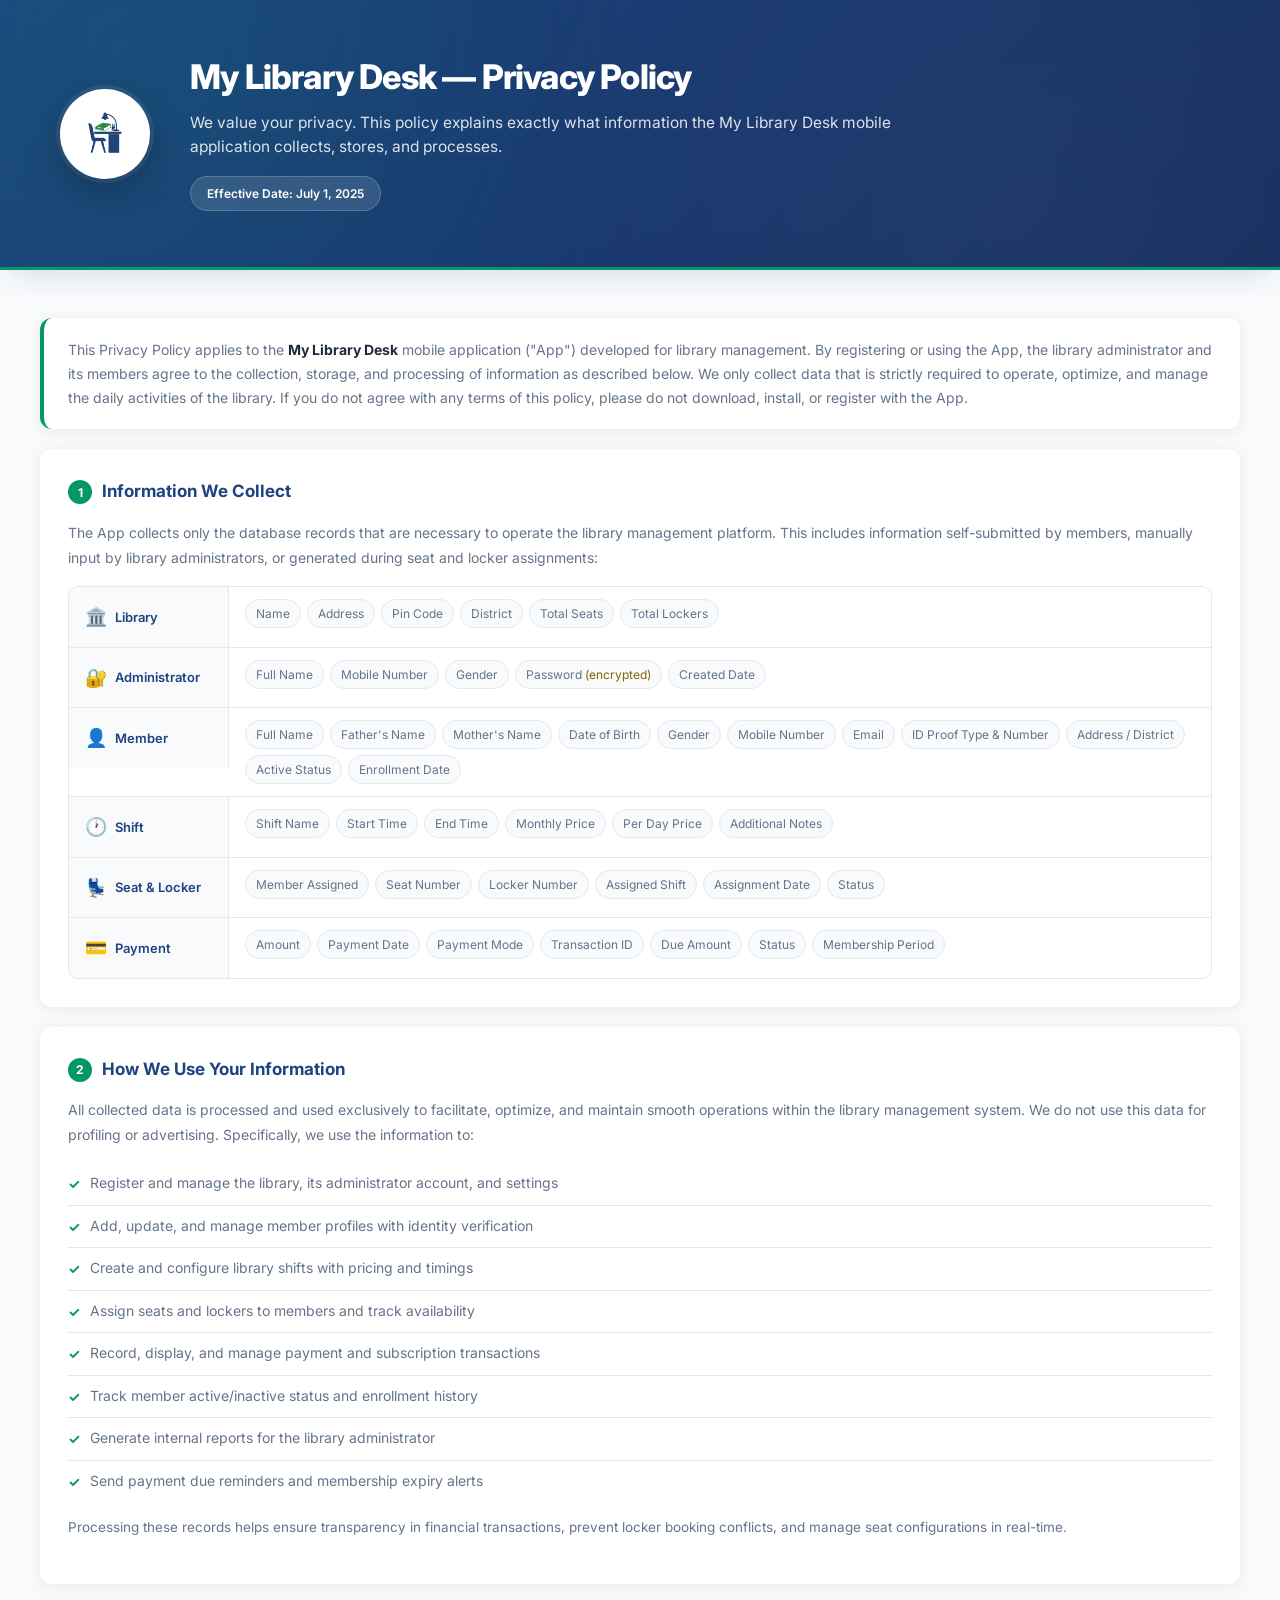
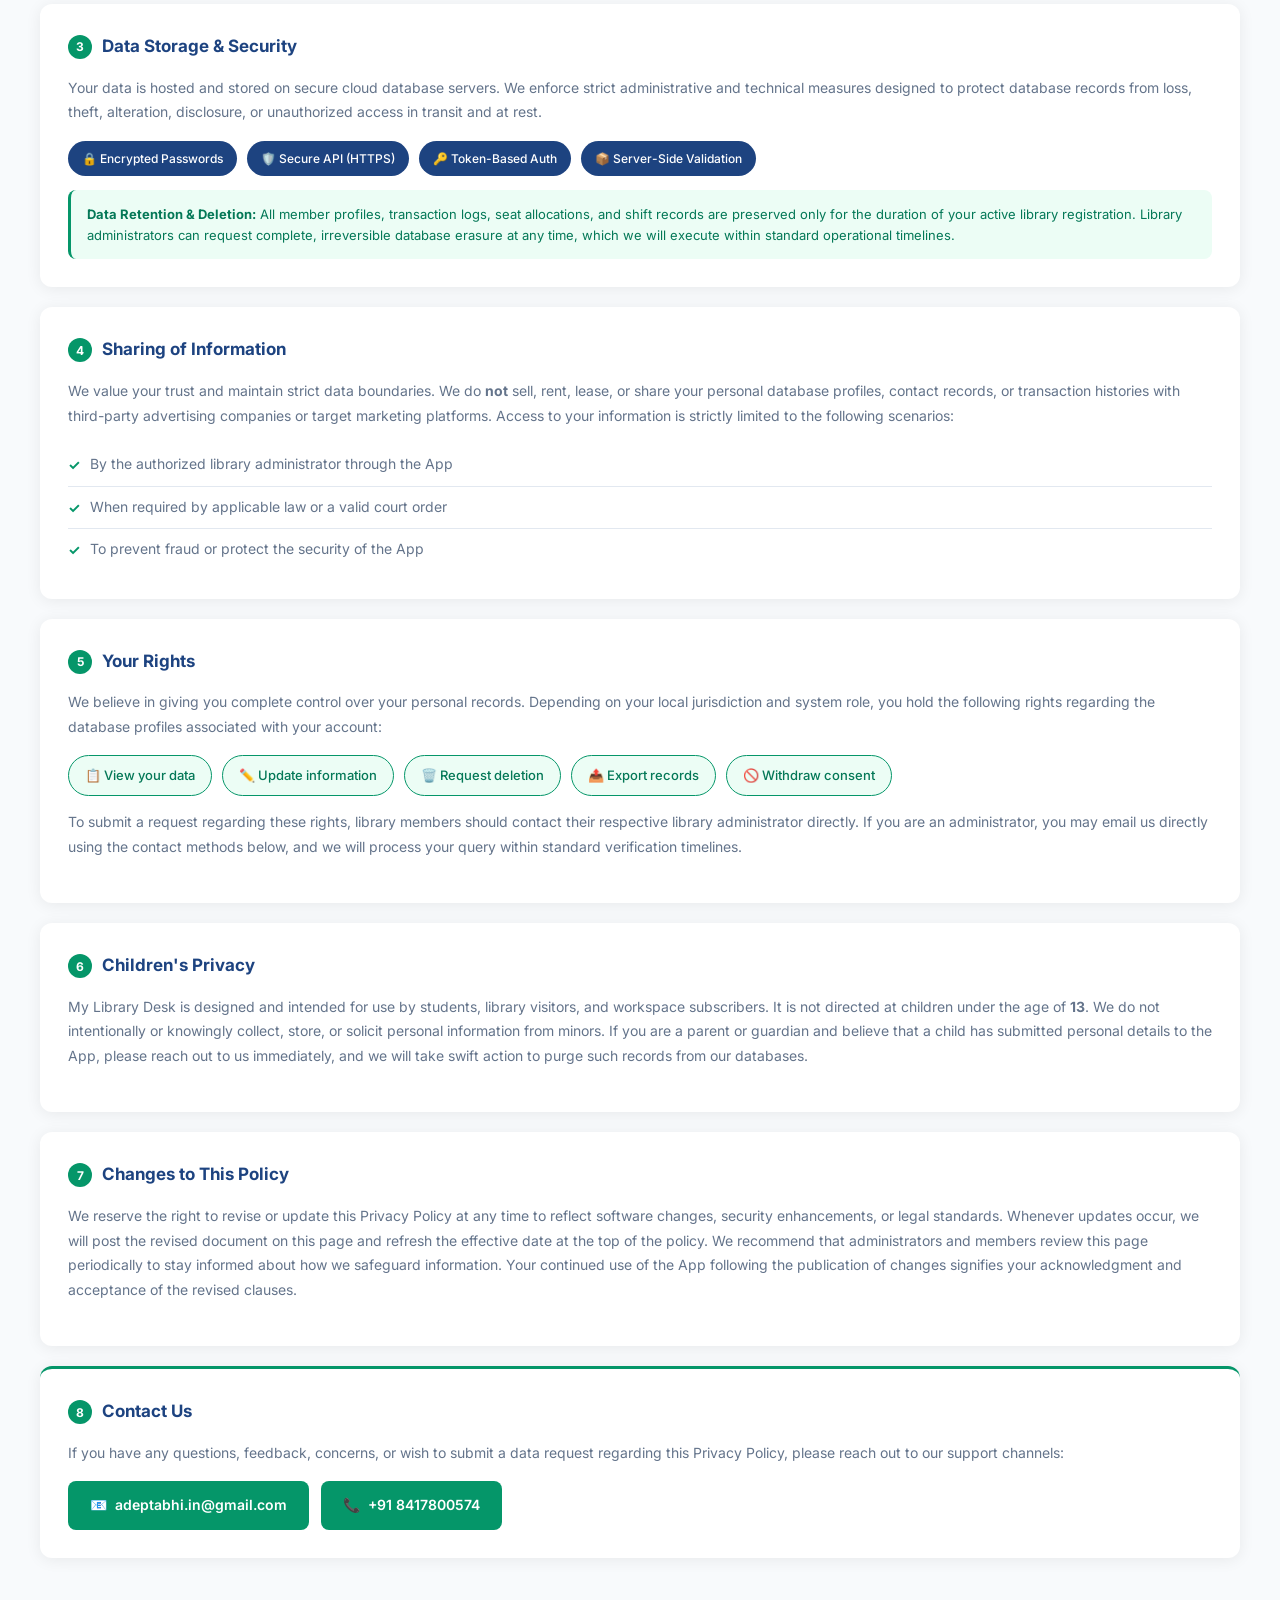
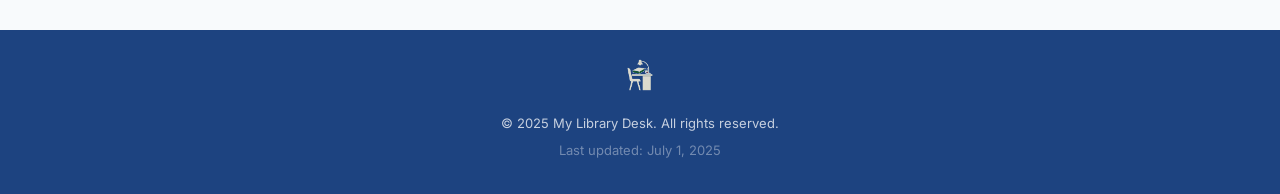
==== about-app/index.html @ f1c6150b "about_app" ====
<!DOCTYPE html>
<html lang="en">

<head>
    <meta charset="UTF-8">
    <title>Privacy Policy | My Library Desk</title>
    <meta name="viewport" content="width=device-width, initial-scale=1.0">
    <meta name="description" content="Privacy Policy for My Library Desk app — what data we collect and how we use it.">
    <link href="https://fonts.googleapis.com/css2?family=Inter:wght@400;500;600;700&display=swap" rel="stylesheet">
    <link rel="shortcut icon" type="image/png" href="../assets/images/logo_blue.png">
    <link rel="stylesheet" href="../css/style.css">
</head>

<body>

    <!-- HEADER HERO BANNER -->
    <header class="hero-banner">
        <div class="container hero-content">
            <img src="../assets/images/logo_blue.png" alt="My Library Desk Logo" class="hero-logo">
            <div class="hero-text">
                <h1>My Library Desk — Privacy Policy</h1>
                <p class="hero-sub">We value your privacy. This policy explains exactly what information the My Library
                    Desk
                    mobile application collects, stores, and processes.</p>
                <span class="effective-date">Effective Date: July 1, 2025</span>
            </div>
        </div>
    </header>

    <!-- CONTENT -->
    <main class="main-content">
        <div class="container policy-wrap">

            <!-- INTRO -->
            <div class="intro-card">
                <p>This Privacy Policy applies to the <strong>My Library Desk</strong> mobile application ("App")
                    developed for library management. By registering or using the App, the library administrator and its
                    members agree to the collection, storage, and processing of information as described below. We only
                    collect data that
                    is strictly required to operate, optimize, and manage the daily activities of the library. If you do
                    not agree with any terms of this policy, please do not download, install, or register with the App.
                </p>
            </div>

            <!-- SECTION 1: DATA WE COLLECT -->
            <section class="policy-section" id="collect">
                <h2><span class="sec-num">1</span> Information We Collect</h2>
                <p>The App collects only the database records that are necessary to operate the library management
                    platform. This includes information self-submitted by members, manually input by library
                    administrators, or generated during seat and locker assignments:</p>

                <div class="collect-list">

                    <div class="collect-row">
                        <div class="collect-left">
                            <span class="collect-icon">🏛️</span>
                            <span class="collect-label">Library</span>
                        </div>
                        <div class="collect-chips">
                            <span class="chip">Name</span>
                            <span class="chip">Address</span>
                            <span class="chip">Pin Code</span>
                            <span class="chip">District</span>
                            <span class="chip">Total Seats</span>
                            <span class="chip">Total Lockers</span>
                        </div>
                    </div>

                    <div class="collect-row">
                        <div class="collect-left">
                            <span class="collect-icon">🔐</span>
                            <span class="collect-label">Administrator</span>
                        </div>
                        <div class="collect-chips">
                            <span class="chip">Full Name</span>
                            <span class="chip">Mobile Number</span>
                            <span class="chip">Gender</span>
                            <span class="chip">Password <em>(encrypted)</em></span>
                            <span class="chip">Created Date</span>
                        </div>
                    </div>

                    <div class="collect-row">
                        <div class="collect-left">
                            <span class="collect-icon">👤</span>
                            <span class="collect-label">Member</span>
                        </div>
                        <div class="collect-chips">
                            <span class="chip">Full Name</span>
                            <span class="chip">Father's Name</span>
                            <span class="chip">Mother's Name</span>
                            <span class="chip">Date of Birth</span>
                            <span class="chip">Gender</span>
                            <span class="chip">Mobile Number</span>
                            <span class="chip">Email</span>
                            <span class="chip">ID Proof Type &amp; Number</span>
                            <span class="chip">Address / District</span>
                            <span class="chip">Active Status</span>
                            <span class="chip">Enrollment Date</span>
                        </div>
                    </div>

                    <div class="collect-row">
                        <div class="collect-left">
                            <span class="collect-icon">🕐</span>
                            <span class="collect-label">Shift</span>
                        </div>
                        <div class="collect-chips">
                            <span class="chip">Shift Name</span>
                            <span class="chip">Start Time</span>
                            <span class="chip">End Time</span>
                            <span class="chip">Monthly Price</span>
                            <span class="chip">Per Day Price</span>
                            <span class="chip">Additional Notes</span>
                        </div>
                    </div>

                    <div class="collect-row">
                        <div class="collect-left">
                            <span class="collect-icon">💺</span>
                            <span class="collect-label">Seat &amp; Locker</span>
                        </div>
                        <div class="collect-chips">
                            <span class="chip">Member Assigned</span>
                            <span class="chip">Seat Number</span>
                            <span class="chip">Locker Number</span>
                            <span class="chip">Assigned Shift</span>
                            <span class="chip">Assignment Date</span>
                            <span class="chip">Status</span>
                        </div>
                    </div>

                    <div class="collect-row">
                        <div class="collect-left">
                            <span class="collect-icon">💳</span>
                            <span class="collect-label">Payment</span>
                        </div>
                        <div class="collect-chips">
                            <span class="chip">Amount</span>
                            <span class="chip">Payment Date</span>
                            <span class="chip">Payment Mode</span>
                            <span class="chip">Transaction ID</span>
                            <span class="chip">Due Amount</span>
                            <span class="chip">Status</span>
                            <span class="chip">Membership Period</span>
                        </div>
                    </div>

                </div>
            </section>


            <!-- SECTION 2: HOW WE USE -->

            <section class="policy-section" id="use">
                <h2><span class="sec-num">2</span> How We Use Your Information</h2>
                <p>All collected data is processed and used exclusively to facilitate, optimize, and maintain smooth
                    operations within the library management system. We do not use this data for profiling or
                    advertising. Specifically, we use the information to:</p>
                <ul class="use-list">
                    <li>Register and manage the library, its administrator account, and settings</li>
                    <li>Add, update, and manage member profiles with identity verification</li>
                    <li>Create and configure library shifts with pricing and timings</li>
                    <li>Assign seats and lockers to members and track availability</li>
                    <li>Record, display, and manage payment and subscription transactions</li>
                    <li>Track member active/inactive status and enrollment history</li>
                    <li>Generate internal reports for the library administrator</li>
                    <li>Send payment due reminders and membership expiry alerts</li>
                </ul>
                <p style="margin-top: 14px; font-size: 13.5px; color: var(--text-muted);">Processing these records helps
                    ensure transparency in financial transactions, prevent locker booking conflicts, and manage seat
                    configurations in real-time.</p>
            </section>

            <!-- SECTION 3: DATA STORAGE -->
            <section class="policy-section" id="storage">
                <h2><span class="sec-num">3</span> Data Storage &amp; Security</h2>
                <p>Your data is hosted and stored on secure cloud database servers. We enforce strict administrative and
                    technical measures designed to protect database records from loss, theft, alteration, disclosure, or
                    unauthorized access in transit and at rest.</p>
                <div class="security-row">
                    <div class="sec-badge">🔒 Encrypted Passwords</div>
                    <div class="sec-badge">🛡️ Secure API (HTTPS)</div>
                    <div class="sec-badge">🔑 Token-Based Auth</div>
                    <div class="sec-badge">📦 Server-Side Validation</div>
                </div>
                <div class="info-box">
                    <strong>Data Retention &amp; Deletion:</strong> All member profiles, transaction logs, seat
                    allocations, and shift records are preserved only for the duration of your active library
                    registration. Library administrators can request complete, irreversible database erasure at any
                    time, which we will execute within standard operational timelines.
                </div>
            </section>

            <!-- SECTION 4: SHARING -->
            <section class="policy-section" id="sharing">
                <h2><span class="sec-num">4</span> Sharing of Information</h2>
                <p>We value your trust and maintain strict data boundaries. We do <strong>not</strong> sell, rent,
                    lease, or share your personal database profiles, contact records, or transaction histories with
                    third-party advertising companies or target marketing platforms. Access to your information is
                    strictly limited to the following scenarios:</p>
                <ul class="use-list">
                    <li>By the authorized library administrator through the App</li>
                    <li>When required by applicable law or a valid court order</li>
                    <li>To prevent fraud or protect the security of the App</li>
                </ul>
            </section>

            <!-- SECTION 5: YOUR RIGHTS -->
            <section class="policy-section" id="rights">
                <h2><span class="sec-num">5</span> Your Rights</h2>
                <p>We believe in giving you complete control over your personal records. Depending on your local
                    jurisdiction and system role, you hold the following rights regarding the database profiles
                    associated with your account:</p>
                <div class="rights-row">
                    <div class="right-pill">📋 View your data</div>
                    <div class="right-pill">✏️ Update information</div>
                    <div class="right-pill">🗑️ Request deletion</div>
                    <div class="right-pill">📤 Export records</div>
                    <div class="right-pill">🚫 Withdraw consent</div>
                </div>
                <p class="rights-note">To submit a request regarding these rights, library members should contact their
                    respective library administrator directly. If you are an administrator, you may email us directly
                    using the contact methods below, and we will process your query within standard verification
                    timelines.</p>
            </section>

            <!-- SECTION 6: CHILDREN -->
            <section class="policy-section" id="children">
                <h2><span class="sec-num">6</span> Children's Privacy</h2>
                <p>My Library Desk is designed and intended for use by students, library visitors, and workspace
                    subscribers. It is not directed at children under the age of <strong>13</strong>. We do not
                    intentionally or knowingly collect, store, or solicit personal information from minors. If you are a
                    parent or guardian and believe that a child has submitted personal details to the App, please reach
                    out to us immediately, and we will take swift action to purge such records from our databases.</p>
            </section>

            <!-- SECTION 7: CHANGES -->
            <section class="policy-section" id="changes">
                <h2><span class="sec-num">7</span> Changes to This Policy</h2>
                <p>We reserve the right to revise or update this Privacy Policy at any time to reflect software changes,
                    security enhancements, or legal standards. Whenever updates occur, we will post the revised document
                    on this page and refresh the effective date at the top of the policy. We recommend that
                    administrators and members review this page periodically to stay informed about how we safeguard
                    information. Your continued use of the App following the publication of changes signifies your
                    acknowledgment and acceptance of the revised clauses.</p>
            </section>

            <!-- SECTION 8: CONTACT -->
            <section class="policy-section contact-section" id="contact">
                <h2><span class="sec-num">8</span> Contact Us</h2>
                <p>If you have any questions, feedback, concerns, or wish to submit a data request regarding this
                    Privacy Policy, please reach out to our support channels:</p>
                <div class="contact-row">
                    <a href="mailto:adeptabhi.in@gmail.com" class="contact-btn" id="btn-email">
                        <span>📧</span> adeptabhi.in@gmail.com
                    </a>
                    <a href="tel:8417800574" class="contact-btn" id="btn-phone">
                        <span>📞</span> +91 8417800574
                    </a>
                </div>
            </section>

        </div>
    </main>

    <!-- FOOTER -->
    <footer class="site-footer">
        <div class="container">
            <img src="../assets/images/logo_white.png" alt="My Library Desk" class="footer-logo">
            <p>&copy; 2025 My Library Desk. All rights reserved.</p>
            <p class="footer-note">Last updated: July 1, 2025</p>
        </div>
    </footer>

</body>

</html>
---- css/style.css ----
:root {
    --blue: #1D4380;
    --blue-dark: #162f5e;
    --teal: #059669;
    --teal-light: #ecfdf5;
    --teal-dark: #047857;
    --red: #E83336;
    --bg: #f8fafc;
    --white: #ffffff;
    --text: #1e293b;
    --text-muted: #64748b;
    --border: #e2e8f0;
    --radius: 12px;
    --shadow: 0 2px 16px rgba(0, 0, 0, 0.07);
}

* {
    margin: 0;
    padding: 0;
    box-sizing: border-box;
    font-family: 'Inter', sans-serif;
}

html {
    scroll-behavior: smooth;
}

body {
    background: var(--bg);
    color: var(--text);
    line-height: 1.75;
    font-size: 15px;
}

.container {
    max-width: 1280px;
    margin: auto;
    padding: 0 40px;
}

/* ── HEADER ── */
.site-header {
    background: var(--blue);
    padding: 14px 0;
}

.header-inner {
    display: flex;
    align-items: center;
}

.logo {
    display: flex;
    align-items: center;
    gap: 10px;
}

.logo-img {
    height: 34px;
    object-fit: contain;
}

.logo-text {
    color: #fff;
    font-weight: 700;
    font-size: 17px;
}

/* ── HERO ── */
.hero-banner {
    background: radial-gradient(circle at 10% 20%, rgba(5, 150, 105, 0.15) 0%, transparent 45%),
                linear-gradient(135deg, var(--blue) 0%, var(--blue-dark) 100%);
    padding: 56px 20px;
    text-align: left;
    color: #fff;
    border-bottom: 3.5px solid var(--teal);
    box-shadow: 0 10px 30px -10px rgba(29, 67, 128, 0.2);
    position: relative;
    overflow: hidden;
}

.hero-banner::before {
    content: '';
    position: absolute;
    top: 0;
    left: 0;
    width: 100%;
    height: 100%;
    background-image: radial-gradient(circle at 80% 80%, rgba(255, 255, 255, 0.03) 0%, transparent 50%);
    pointer-events: none;
}

.hero-content {
    display: flex;
    flex-direction: row;
    align-items: center;
    justify-content: flex-start;
    gap: 40px;
}

.hero-logo {
    width: 90px;
    height: 90px;
    object-fit: contain;
    background: #fff;
    border-radius: 50%;
    padding: 11px;
    box-shadow: 0 12px 36px rgba(0, 0, 0, 0.25), 0 0 0 4px rgba(255, 255, 255, 0.08);
    flex-shrink: 0;
    transition: transform 0.3s cubic-bezier(0.4, 0, 0.2, 1);
}

.hero-logo:hover {
    transform: rotate(8deg) scale(1.05);
}

.hero-text {
    display: flex;
    flex-direction: column;
    align-items: flex-start;
    gap: 8px;
}

.hero-banner h1 {
    font-size: 34px;
    font-weight: 800;
    letter-spacing: -0.8px;
    line-height: 1.25;
}

.hero-sub {
    font-size: 15.5px;
    opacity: 0.85;
    max-width: 720px;
    line-height: 1.6;
    margin: 4px 0 8px 0;
}

.effective-date {
    background: rgba(255, 255, 255, 0.12);
    border: 1px solid rgba(255, 255, 255, 0.2);
    color: #fff;
    font-size: 12px;
    font-weight: 600;
    padding: 6px 16px;
    border-radius: 50px;
    backdrop-filter: blur(4px);
    -webkit-backdrop-filter: blur(4px);
}

/* ── MAIN ── */
.main-content {
    padding: 48px 0 72px;
}

.policy-wrap {
    display: flex;
    flex-direction: column;
    gap: 20px;
}

/* ── INTRO CARD ── */
.intro-card {
    background: var(--white);
    border-left: 4px solid var(--teal);
    border-radius: var(--radius);
    padding: 20px 24px;
    box-shadow: var(--shadow);
    color: var(--text-muted);
    font-size: 14px;
    line-height: 1.7;
}

.intro-card strong {
    color: var(--text);
}

/* ── POLICY SECTIONS ── */
.policy-section {
    background: var(--white);
    border-radius: var(--radius);
    padding: 28px 28px;
    box-shadow: var(--shadow);
}

.policy-section h2 {
    font-size: 17px;
    font-weight: 700;
    color: var(--blue);
    margin-bottom: 14px;
    display: flex;
    align-items: center;
    gap: 10px;
}

.sec-num {
    background: var(--teal);
    color: #fff;
    font-size: 12px;
    font-weight: 700;
    width: 24px;
    height: 24px;
    border-radius: 50%;
    display: flex;
    align-items: center;
    justify-content: center;
    flex-shrink: 0;
}

.policy-section>p {
    color: var(--text-muted);
    font-size: 14px;
    margin-bottom: 16px;
}

/* ── COLLECT LIST ── */
.collect-list {
    display: flex;
    flex-direction: column;
    gap: 0;
    margin-top: 8px;
    border: 1px solid var(--border);
    border-radius: 10px;
    overflow: hidden;
}

.collect-row {
    display: flex;
    align-items: flex-start;
    gap: 0;
    border-bottom: 1px solid var(--border);
    transition: background 0.15s;
}

.collect-row:last-child {
    border-bottom: none;
}

.collect-row:hover {
    background: var(--teal-light);
}

.collect-left {
    display: flex;
    align-items: center;
    gap: 8px;
    min-width: 160px;
    padding: 14px 16px;
    border-right: 1px solid var(--border);
    background: var(--bg);
}

.collect-icon {
    font-size: 18px;
    flex-shrink: 0;
}

.collect-label {
    font-size: 13px;
    font-weight: 600;
    color: var(--blue);
    white-space: nowrap;
}

.collect-chips {
    display: flex;
    flex-wrap: wrap;
    gap: 6px;
    padding: 12px 16px;
    align-items: center;
}

.chip {
    background: var(--bg);
    border: 1px solid var(--border);
    color: var(--text-muted);
    font-size: 12px;
    padding: 3px 10px;
    border-radius: 50px;
    white-space: nowrap;
}

.chip em {
    color: #856404;
    font-style: normal;
}


.data-card {
    background: var(--bg);
    border: 1px solid var(--border);
    border-radius: 10px;
    padding: 18px;
    transition: border-color 0.2s, box-shadow 0.2s;
}

.data-card:hover {
    border-color: var(--teal);
    box-shadow: 0 4px 12px rgba(5, 150, 105, 0.1);
}

.data-icon {
    font-size: 24px;
    margin-bottom: 8px;
}

.data-card h3 {
    font-size: 14px;
    font-weight: 600;
    color: var(--blue);
    margin-bottom: 10px;
}

.data-card ul {
    list-style: none;
    padding: 0;
}

.data-card ul li {
    font-size: 13px;
    color: var(--text-muted);
    padding: 3px 0;
    border-bottom: 1px solid var(--border);
    display: flex;
    align-items: center;
    gap: 6px;
}

.data-card ul li:last-child {
    border-bottom: none;
}

.data-card ul li::before {
    content: '•';
    color: var(--teal);
    font-size: 16px;
    line-height: 1;
}

/* ── FIELD TABLE ── */
.field-table {
    width: 100%;
    border-collapse: collapse;
    margin-top: 4px;
}

.field-table tr {
    border-bottom: 1px solid var(--border);
}

.field-table tr:last-child {
    border-bottom: none;
}

.field-name {
    font-size: 13px;
    color: var(--text-muted);
    padding: 6px 0;
    display: flex;
    align-items: center;
    gap: 6px;
}

.field-name::before {
    content: '›';
    color: var(--teal);
    font-weight: 700;
    font-size: 15px;
}

.badge-encrypted {
    background: #fff3cd;
    color: #856404;
    font-size: 10px;
    font-weight: 600;
    padding: 2px 7px;
    border-radius: 50px;
    border: 1px solid #ffc107;
    vertical-align: middle;
}

/* ── SECURITY BADGES ── */
.security-row {
    display: flex;
    flex-wrap: wrap;
    gap: 10px;
    margin: 14px 0;
}

.sec-badge {
    background: var(--blue);
    color: #fff;
    font-size: 12px;
    font-weight: 500;
    padding: 7px 14px;
    border-radius: 50px;
}

/* ── USE LIST ── */
.use-list {
    list-style: none;
    padding: 0;
}

.use-list li {
    font-size: 14px;
    color: var(--text-muted);
    padding: 8px 0;
    border-bottom: 1px solid var(--border);
    display: flex;
    align-items: flex-start;
    gap: 10px;
}

.use-list li:last-child {
    border-bottom: none;
}

.use-list li::before {
    content: '✓';
    color: var(--teal);
    font-weight: 700;
    font-size: 14px;
    flex-shrink: 0;
    margin-top: 1px;
}

/* ── INFO BOX ── */
.info-box {
    background: var(--teal-light);
    border-left: 3px solid var(--teal);
    border-radius: 8px;
    padding: 14px 16px;
    font-size: 13px;
    color: var(--teal-dark);
    margin-top: 14px;
    line-height: 1.6;
}

/* ── RIGHTS ROW ── */
.rights-row {
    display: flex;
    flex-wrap: wrap;
    gap: 10px;
    margin-top: 14px;
}

.right-pill {
    background: var(--teal-light);
    border: 1px solid var(--teal);
    color: var(--teal-dark);
    font-size: 13px;
    font-weight: 500;
    padding: 8px 16px;
    border-radius: 50px;
}

/* ── CONTACT ── */
.rights-note {
    margin-top: 14px;
    font-size: 13px;
    color: var(--text-muted);
}

.contact-section {
    border-top: 3px solid var(--teal);
}

.contact-row {
    display: flex;
    gap: 12px;
    flex-wrap: wrap;
    margin-top: 16px;
}

.contact-btn {
    display: inline-flex;
    align-items: center;
    gap: 8px;
    background: var(--teal);
    color: #fff;
    text-decoration: none;
    padding: 12px 22px;
    border-radius: 8px;
    font-size: 14px;
    font-weight: 600;
    transition: background 0.2s, transform 0.2s;
}

.contact-btn:hover {
    background: var(--teal-dark);
    transform: translateY(-2px);
}

/* ── FOOTER ── */
.site-footer {
    background: var(--blue);
    color: rgba(255, 255, 255, 0.75);
    text-align: center;
    padding: 28px 20px;
}

.footer-logo {
    height: 36px;
    object-fit: contain;
    margin-bottom: 10px;
    opacity: 0.9;
}

.site-footer p {
    font-size: 13px;
    margin-bottom: 4px;
}

.footer-note {
    font-size: 12px;
    opacity: 0.5;
}

/* ── RESPONSIVE ── */

/* Tablet */
@media (max-width: 1024px) {
    .container {
        padding: 0 24px;
    }

    .data-grid {
        grid-template-columns: repeat(2, 1fr);
    }
}

/* Mobile */
@media (max-width: 600px) {

    /* Base */
    body {
        font-size: 14px;
    }

    .container {
        padding: 0 14px;
    }

    /* Header */
    .logo-text {
        font-size: 15px;
    }

    .logo-img {
        height: 28px;
    }

    /* Hero */
    .hero-banner {
        padding: 36px 14px 32px;
        text-align: center;
    }

    .hero-content {
        flex-direction: column;
        gap: 16px;
        text-align: center;
    }

    .hero-text {
        align-items: center;
        text-align: center;
    }

    .hero-logo {
        width: 64px;
        height: 64px;
        border-radius: 50%;
        padding: 8px;
    }

    .hero-banner h1 {
        font-size: 22px;
        letter-spacing: 0;
    }

    .hero-sub {
        font-size: 13px;
    }

    .effective-date {
        font-size: 11px;
        padding: 4px 12px;
    }

    /* Main */
    .main-content {
        padding: 24px 0 48px;
    }

    .policy-wrap {
        gap: 14px;
    }

    /* Intro */
    .intro-card {
        padding: 16px 16px;
        font-size: 13px;
    }

    /* Sections */
    .policy-section {
        padding: 20px 16px;
        border-radius: 10px;
    }

    .policy-section h2 {
        font-size: 15px;
        margin-bottom: 12px;
    }

    .policy-section>p {
        font-size: 13px;
        margin-bottom: 12px;
    }

    .sec-num {
        width: 22px;
        height: 22px;
        font-size: 11px;
        flex-shrink: 0;
    }

    /* Data grid — single column */
    .data-grid {
        grid-template-columns: 1fr;
        gap: 12px;
    }

    /* Collect list — stack vertically */
    .collect-row {
        flex-direction: column;
    }

    .collect-left {
        min-width: unset;
        width: 100%;
        border-right: none;
        border-bottom: 1px solid var(--border);
        padding: 10px 14px;
    }

    .collect-chips {
        padding: 10px 14px;
        gap: 5px;
    }

    .chip {
        font-size: 11px;
        padding: 3px 9px;
    }

    .data-card {
        padding: 14px;
    }

    .data-icon {
        font-size: 20px;
        margin-bottom: 6px;
    }

    .data-card h3 {
        font-size: 13px;
        margin-bottom: 8px;
    }

    .field-name {
        font-size: 12px;
        padding: 5px 0;
    }

    /* Use list */
    .use-list li {
        font-size: 13px;
        padding: 7px 0;
        gap: 8px;
    }

    /* Info box */
    .info-box {
        font-size: 12px;
        padding: 12px 14px;
    }

    /* Security badges */
    .security-row {
        gap: 8px;
    }

    .sec-badge {
        font-size: 11px;
        padding: 6px 12px;
    }

    /* Rights */
    .rights-row {
        gap: 8px;
    }

    .right-pill {
        font-size: 12px;
        padding: 6px 13px;
    }

    .rights-note {
        font-size: 12px;
    }

    /* Contact */
    .contact-row {
        flex-direction: column;
        gap: 10px;
    }

    .contact-btn {
        width: 100%;
        justify-content: center;
        padding: 13px 16px;
        font-size: 14px;
    }

    /* Footer */
    .site-footer {
        padding: 22px 14px;
    }

    .footer-logo {
        height: 28px;
    }

    .site-footer p {
        font-size: 12px;
    }

    .footer-note {
        font-size: 11px;
    }
}

/* Small phones */
@media (max-width: 400px) {
    .hero-banner h1 {
        font-size: 19px;
    }

    .policy-section {
        padding: 16px 12px;
    }

    .data-card {
        padding: 12px;
    }

    .contact-btn {
        font-size: 13px;
    }
}
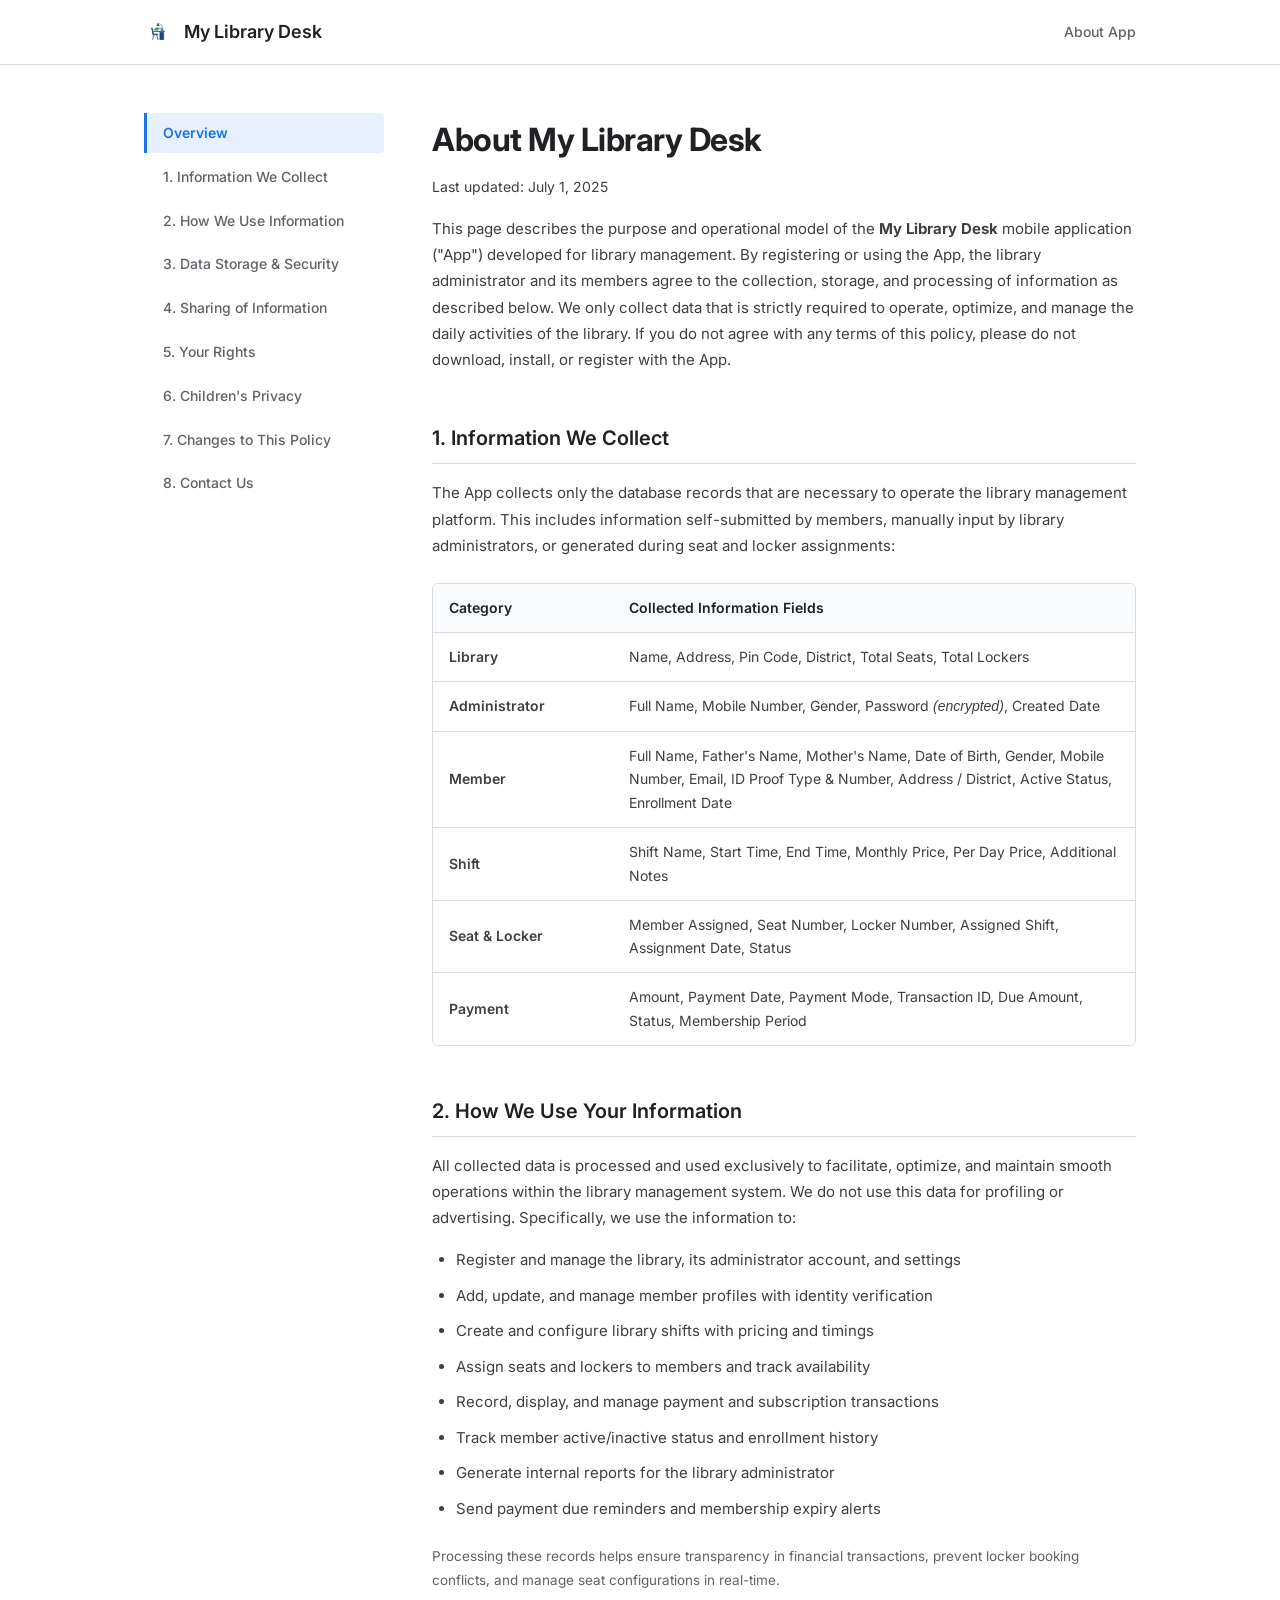
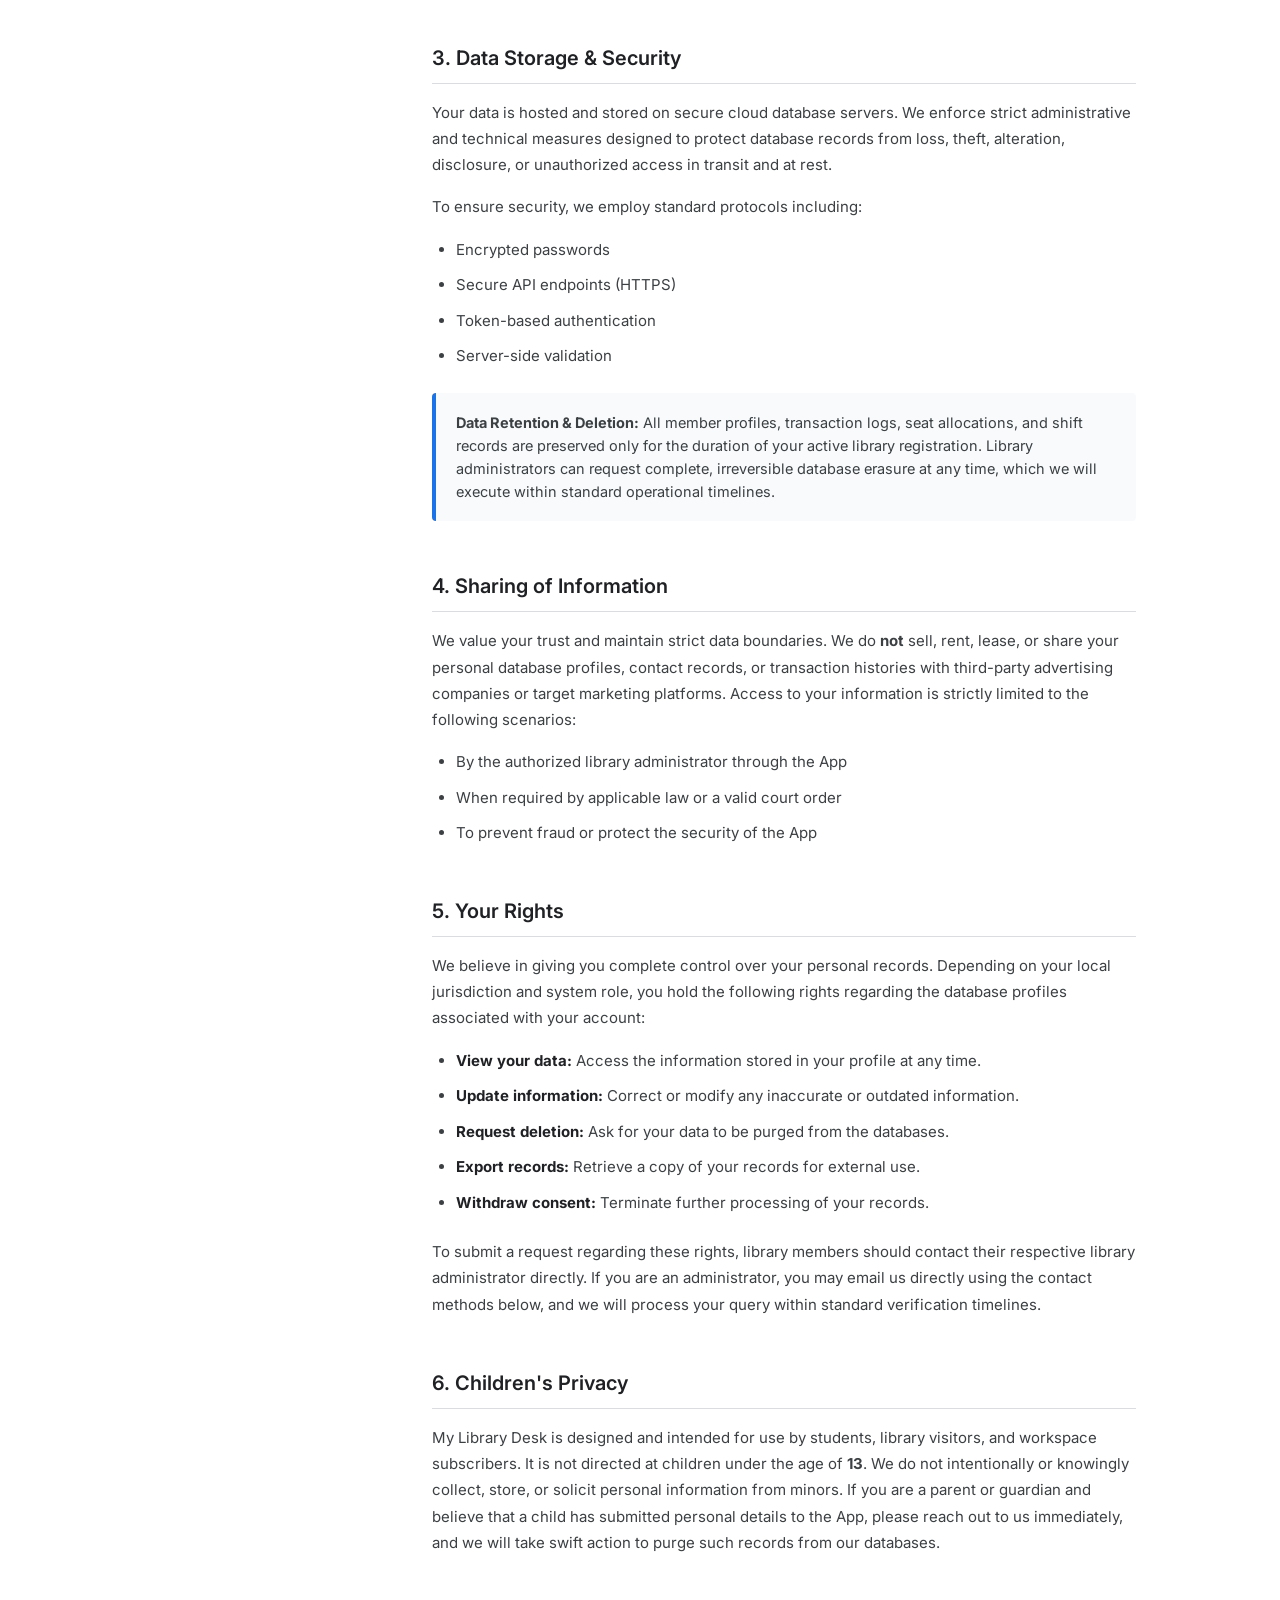
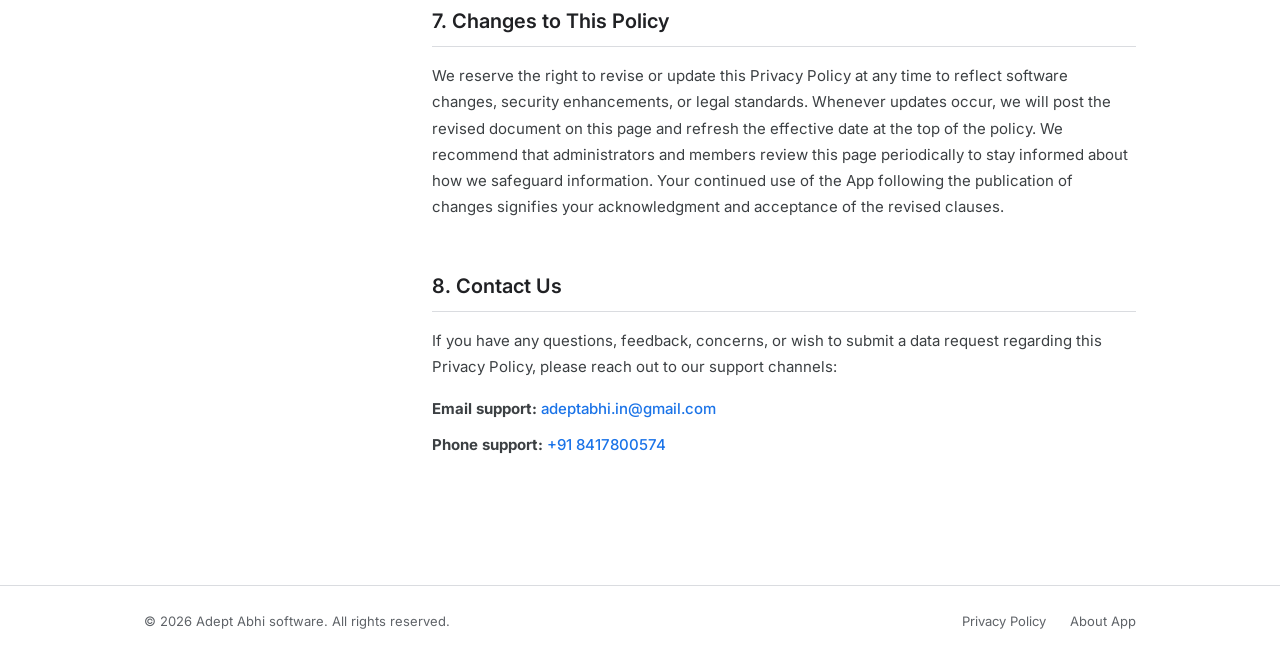
==== commit f9414279: "update" ====
--- a/about-app/index.html
+++ b/about-app/index.html
@@ -3,9 +3,9 @@
 
 <head>
     <meta charset="UTF-8">
-    <title>Privacy Policy | My Library Desk</title>
+    <title>About App | My Library Desk</title>
     <meta name="viewport" content="width=device-width, initial-scale=1.0">
-    <meta name="description" content="Privacy Policy for My Library Desk app — what data we collect and how we use it.">
+    <meta name="description" content="About My Library Desk app — features, information, and usage guidelines.">
     <link href="https://fonts.googleapis.com/css2?family=Inter:wght@400;500;600;700&display=swap" rel="stylesheet">
     <link rel="shortcut icon" type="image/png" href="../assets/images/logo_blue.png">
     <link rel="stylesheet" href="../css/style.css">
@@ -13,266 +13,228 @@
 
 <body>
 
-    <!-- HEADER HERO BANNER -->
-    <header class="hero-banner">
-        <div class="container hero-content">
-            <img src="../assets/images/logo_blue.png" alt="My Library Desk Logo" class="hero-logo">
-            <div class="hero-text">
-                <h1>My Library Desk — Privacy Policy</h1>
-                <p class="hero-sub">We value your privacy. This policy explains exactly what information the My Library
-                    Desk
-                    mobile application collects, stores, and processes.</p>
-                <span class="effective-date">Effective Date: July 1, 2025</span>
+    <!-- MINIMAL HEADER -->
+    <header class="site-header">
+        <div class="container header-inner">
+            <a href="#" class="logo">
+                <img src="../assets/images/logo_blue.png" alt="My Library Desk Logo" class="logo-img">
+                <span class="logo-text">My Library Desk</span>
+            </a>
+            <span class="header-tag">About App</span>
+        </div>
+    </header>
+
+    <!-- MAIN WRAPPER -->
+    <main class="main-content">
+        <div class="container main-layout">
+
+            <!-- STICKY SIDEBAR -->
+            <aside class="sidebar">
+                <nav class="sidebar-nav">
+                    <ul>
+                        <li><a href="#overview" class="active">Overview</a></li>
+                        <li><a href="#collect">1. Information We Collect</a></li>
+                        <li><a href="#use">2. How We Use Information</a></li>
+                        <li><a href="#storage">3. Data Storage &amp; Security</a></li>
+                        <li><a href="#sharing">4. Sharing of Information</a></li>
+                        <li><a href="#rights">5. Your Rights</a></li>
+                        <li><a href="#children">6. Children's Privacy</a></li>
+                        <li><a href="#changes">7. Changes to This Policy</a></li>
+                        <li><a href="#contact">8. Contact Us</a></li>
+                    </ul>
+                </nav>
+            </aside>
+
+            <!-- ARTICLE CONTENT -->
+            <article class="content-area">
+                <section id="overview" class="policy-section-doc">
+                    <h1>About My Library Desk</h1>
+                    <p class="last-updated">Last updated: July 1, 2025</p>
+                    <p>This page describes the purpose and operational model of the <strong>My Library Desk</strong>
+                        mobile application ("App") developed for library management. By registering or using the App,
+                        the library administrator and its members agree to the collection, storage, and processing of
+                        information as described below. We only collect data that is strictly required to operate,
+                        optimize, and manage the daily activities of the library. If you do not agree with any terms of
+                        this policy, please do not download, install, or register with the App.</p>
+                </section>
+
+                <!-- SECTION 1 -->
+                <section id="collect" class="policy-section-doc">
+                    <h2>1. Information We Collect</h2>
+                    <p>The App collects only the database records that are necessary to operate the library management
+                        platform. This includes information self-submitted by members, manually input by library
+                        administrators, or generated during seat and locker assignments:</p>
+
+                    <div class="table-responsive">
+                        <table class="data-table">
+                            <thead>
+                                <tr>
+                                    <th>Category</th>
+                                    <th>Collected Information Fields</th>
+                                </tr>
+                            </thead>
+                            <tbody>
+                                <tr>
+                                    <td class="category-name">Library</td>
+                                    <td>Name, Address, Pin Code, District, Total Seats, Total Lockers</td>
+                                </tr>
+                                <tr>
+                                    <td class="category-name">Administrator</td>
+                                    <td>Full Name, Mobile Number, Gender, Password <em>(encrypted)</em>, Created Date
+                                    </td>
+                                </tr>
+                                <tr>
+                                    <td class="category-name">Member</td>
+                                    <td>Full Name, Father's Name, Mother's Name, Date of Birth, Gender, Mobile Number,
+                                        Email, ID Proof Type &amp; Number, Address / District, Active Status, Enrollment
+                                        Date</td>
+                                </tr>
+                                <tr>
+                                    <td class="category-name">Shift</td>
+                                    <td>Shift Name, Start Time, End Time, Monthly Price, Per Day Price, Additional Notes
+                                    </td>
+                                </tr>
+                                <tr>
+                                    <td class="category-name">Seat &amp; Locker</td>
+                                    <td>Member Assigned, Seat Number, Locker Number, Assigned Shift, Assignment Date,
+                                        Status</td>
+                                </tr>
+                                <tr>
+                                    <td class="category-name">Payment</td>
+                                    <td>Amount, Payment Date, Payment Mode, Transaction ID, Due Amount, Status,
+                                        Membership Period</td>
+                                </tr>
+                            </tbody>
+                        </table>
+                    </div>
+                </section>
+
+                <!-- SECTION 2 -->
+                <section id="use" class="policy-section-doc">
+                    <h2>2. How We Use Your Information</h2>
+                    <p>All collected data is processed and used exclusively to facilitate, optimize, and maintain smooth
+                        operations within the library management system. We do not use this data for profiling or
+                        advertising. Specifically, we use the information to:</p>
+                    <ul class="clean-list">
+                        <li>Register and manage the library, its administrator account, and settings</li>
+                        <li>Add, update, and manage member profiles with identity verification</li>
+                        <li>Create and configure library shifts with pricing and timings</li>
+                        <li>Assign seats and lockers to members and track availability</li>
+                        <li>Record, display, and manage payment and subscription transactions</li>
+                        <li>Track member active/inactive status and enrollment history</li>
+                        <li>Generate internal reports for the library administrator</li>
+                        <li>Send payment due reminders and membership expiry alerts</li>
+                    </ul>
+                    <p class="muted-note">Processing these records helps ensure transparency in financial transactions,
+                        prevent locker booking conflicts, and manage seat configurations in real-time.</p>
+                </section>
+
+                <!-- SECTION 3 -->
+                <section id="storage" class="policy-section-doc">
+                    <h2>3. Data Storage &amp; Security</h2>
+                    <p>Your data is hosted and stored on secure cloud database servers. We enforce strict administrative
+                        and technical measures designed to protect database records from loss, theft, alteration,
+                        disclosure, or unauthorized access in transit and at rest.</p>
+                    <p>To ensure security, we employ standard protocols including:</p>
+                    <ul class="clean-list">
+                        <li>Encrypted passwords</li>
+                        <li>Secure API endpoints (HTTPS)</li>
+                        <li>Token-based authentication</li>
+                        <li>Server-side validation</li>
+                    </ul>
+                    <div class="note-callout">
+                        <strong>Data Retention &amp; Deletion:</strong> All member profiles, transaction logs, seat
+                        allocations, and shift records are preserved only for the duration of your active library
+                        registration. Library administrators can request complete, irreversible database erasure at any
+                        time, which we will execute within standard operational timelines.
+                    </div>
+                </section>
+
+                <!-- SECTION 4 -->
+                <section id="sharing" class="policy-section-doc">
+                    <h2>4. Sharing of Information</h2>
+                    <p>We value your trust and maintain strict data boundaries. We do <strong>not</strong> sell, rent,
+                        lease, or share your personal database profiles, contact records, or transaction histories with
+                        third-party advertising companies or target marketing platforms. Access to your information is
+                        strictly limited to the following scenarios:</p>
+                    <ul class="clean-list">
+                        <li>By the authorized library administrator through the App</li>
+                        <li>When required by applicable law or a valid court order</li>
+                        <li>To prevent fraud or protect the security of the App</li>
+                    </ul>
+                </section>
+
+                <!-- SECTION 5 -->
+                <section id="rights" class="policy-section-doc">
+                    <h2>5. Your Rights</h2>
+                    <p>We believe in giving you complete control over your personal records. Depending on your local
+                        jurisdiction and system role, you hold the following rights regarding the database profiles
+                        associated with your account:</p>
+                    <ul class="clean-list">
+                        <li><strong>View your data:</strong> Access the information stored in your profile at any time.
+                        </li>
+                        <li><strong>Update information:</strong> Correct or modify any inaccurate or outdated
+                            information.</li>
+                        <li><strong>Request deletion:</strong> Ask for your data to be purged from the databases.</li>
+                        <li><strong>Export records:</strong> Retrieve a copy of your records for external use.</li>
+                        <li><strong>Withdraw consent:</strong> Terminate further processing of your records.</li>
+                    </ul>
+                    <p>To submit a request regarding these rights, library members should contact their respective
+                        library administrator directly. If you are an administrator, you may email us directly using the
+                        contact methods below, and we will process your query within standard verification timelines.
+                    </p>
+                </section>
+
+                <!-- SECTION 6 -->
+                <section id="children" class="policy-section-doc">
+                    <h2>6. Children's Privacy</h2>
+                    <p>My Library Desk is designed and intended for use by students, library visitors, and workspace
+                        subscribers. It is not directed at children under the age of <strong>13</strong>. We do not
+                        intentionally or knowingly collect, store, or solicit personal information from minors. If you
+                        are a parent or guardian and believe that a child has submitted personal details to the App,
+                        please reach out to us immediately, and we will take swift action to purge such records from our
+                        databases.</p>
+                </section>
+
+                <!-- SECTION 7 -->
+                <section id="changes" class="policy-section-doc">
+                    <h2>7. Changes to This Policy</h2>
+                    <p>We reserve the right to revise or update this Privacy Policy at any time to reflect software
+                        changes, security enhancements, or legal standards. Whenever updates occur, we will post the
+                        revised document on this page and refresh the effective date at the top of the policy. We
+                        recommend that administrators and members review this page periodically to stay informed about
+                        how we safeguard information. Your continued use of the App following the publication of changes
+                        signifies your acknowledgment and acceptance of the revised clauses.</p>
+                </section>
+
+                <!-- SECTION 8 -->
+                <section id="contact" class="policy-section-doc">
+                    <h2>8. Contact Us</h2>
+                    <p>If you have any questions, feedback, concerns, or wish to submit a data request regarding this
+                        Privacy Policy, please reach out to our support channels:</p>
+                    <ul class="contact-links">
+                        <li><strong>Email support:</strong> <a
+                                href="mailto:adeptabhi.in@gmail.com">adeptabhi.in@gmail.com</a></li>
+                        <li><strong>Phone support:</strong> <a href="tel:8417800574">+91 8417800574</a></li>
+                    </ul>
+                </section>
+            </article>
+
+        </div>
+    </main>
+
+    <!-- FOOTER -->
+    <footer class="site-footer">
+        <div class="container footer-content">
+            <p>&copy; 2026 Adept Abhi software. All rights reserved.</p>
+            <div class="footer-links">
+                <a href="../privacy-policy/index.html">Privacy Policy</a>
+                <a href="../about-app/index.html">About App</a>
             </div>
         </div>
-    </header>
-
-    <!-- CONTENT -->
-    <main class="main-content">
-        <div class="container policy-wrap">
-
-            <!-- INTRO -->
-            <div class="intro-card">
-                <p>This Privacy Policy applies to the <strong>My Library Desk</strong> mobile application ("App")
-                    developed for library management. By registering or using the App, the library administrator and its
-                    members agree to the collection, storage, and processing of information as described below. We only
-                    collect data that
-                    is strictly required to operate, optimize, and manage the daily activities of the library. If you do
-                    not agree with any terms of this policy, please do not download, install, or register with the App.
-                </p>
-            </div>
-
-            <!-- SECTION 1: DATA WE COLLECT -->
-            <section class="policy-section" id="collect">
-                <h2><span class="sec-num">1</span> Information We Collect</h2>
-                <p>The App collects only the database records that are necessary to operate the library management
-                    platform. This includes information self-submitted by members, manually input by library
-                    administrators, or generated during seat and locker assignments:</p>
-
-                <div class="collect-list">
-
-                    <div class="collect-row">
-                        <div class="collect-left">
-                            <span class="collect-icon">🏛️</span>
-                            <span class="collect-label">Library</span>
-                        </div>
-                        <div class="collect-chips">
-                            <span class="chip">Name</span>
-                            <span class="chip">Address</span>
-                            <span class="chip">Pin Code</span>
-                            <span class="chip">District</span>
-                            <span class="chip">Total Seats</span>
-                            <span class="chip">Total Lockers</span>
-                        </div>
-                    </div>
-
-                    <div class="collect-row">
-                        <div class="collect-left">
-                            <span class="collect-icon">🔐</span>
-                            <span class="collect-label">Administrator</span>
-                        </div>
-                        <div class="collect-chips">
-                            <span class="chip">Full Name</span>
-                            <span class="chip">Mobile Number</span>
-                            <span class="chip">Gender</span>
-                            <span class="chip">Password <em>(encrypted)</em></span>
-                            <span class="chip">Created Date</span>
-                        </div>
-                    </div>
-
-                    <div class="collect-row">
-                        <div class="collect-left">
-                            <span class="collect-icon">👤</span>
-                            <span class="collect-label">Member</span>
-                        </div>
-                        <div class="collect-chips">
-                            <span class="chip">Full Name</span>
-                            <span class="chip">Father's Name</span>
-                            <span class="chip">Mother's Name</span>
-                            <span class="chip">Date of Birth</span>
-                            <span class="chip">Gender</span>
-                            <span class="chip">Mobile Number</span>
-                            <span class="chip">Email</span>
-                            <span class="chip">ID Proof Type &amp; Number</span>
-                            <span class="chip">Address / District</span>
-                            <span class="chip">Active Status</span>
-                            <span class="chip">Enrollment Date</span>
-                        </div>
-                    </div>
-
-                    <div class="collect-row">
-                        <div class="collect-left">
-                            <span class="collect-icon">🕐</span>
-                            <span class="collect-label">Shift</span>
-                        </div>
-                        <div class="collect-chips">
-                            <span class="chip">Shift Name</span>
-                            <span class="chip">Start Time</span>
-                            <span class="chip">End Time</span>
-                            <span class="chip">Monthly Price</span>
-                            <span class="chip">Per Day Price</span>
-                            <span class="chip">Additional Notes</span>
-                        </div>
-                    </div>
-
-                    <div class="collect-row">
-                        <div class="collect-left">
-                            <span class="collect-icon">💺</span>
-                            <span class="collect-label">Seat &amp; Locker</span>
-                        </div>
-                        <div class="collect-chips">
-                            <span class="chip">Member Assigned</span>
-                            <span class="chip">Seat Number</span>
-                            <span class="chip">Locker Number</span>
-                            <span class="chip">Assigned Shift</span>
-                            <span class="chip">Assignment Date</span>
-                            <span class="chip">Status</span>
-                        </div>
-                    </div>
-
-                    <div class="collect-row">
-                        <div class="collect-left">
-                            <span class="collect-icon">💳</span>
-                            <span class="collect-label">Payment</span>
-                        </div>
-                        <div class="collect-chips">
-                            <span class="chip">Amount</span>
-                            <span class="chip">Payment Date</span>
-                            <span class="chip">Payment Mode</span>
-                            <span class="chip">Transaction ID</span>
-                            <span class="chip">Due Amount</span>
-                            <span class="chip">Status</span>
-                            <span class="chip">Membership Period</span>
-                        </div>
-                    </div>
-
-                </div>
-            </section>
-
-
-            <!-- SECTION 2: HOW WE USE -->
-
-            <section class="policy-section" id="use">
-                <h2><span class="sec-num">2</span> How We Use Your Information</h2>
-                <p>All collected data is processed and used exclusively to facilitate, optimize, and maintain smooth
-                    operations within the library management system. We do not use this data for profiling or
-                    advertising. Specifically, we use the information to:</p>
-                <ul class="use-list">
-                    <li>Register and manage the library, its administrator account, and settings</li>
-                    <li>Add, update, and manage member profiles with identity verification</li>
-                    <li>Create and configure library shifts with pricing and timings</li>
-                    <li>Assign seats and lockers to members and track availability</li>
-                    <li>Record, display, and manage payment and subscription transactions</li>
-                    <li>Track member active/inactive status and enrollment history</li>
-                    <li>Generate internal reports for the library administrator</li>
-                    <li>Send payment due reminders and membership expiry alerts</li>
-                </ul>
-                <p style="margin-top: 14px; font-size: 13.5px; color: var(--text-muted);">Processing these records helps
-                    ensure transparency in financial transactions, prevent locker booking conflicts, and manage seat
-                    configurations in real-time.</p>
-            </section>
-
-            <!-- SECTION 3: DATA STORAGE -->
-            <section class="policy-section" id="storage">
-                <h2><span class="sec-num">3</span> Data Storage &amp; Security</h2>
-                <p>Your data is hosted and stored on secure cloud database servers. We enforce strict administrative and
-                    technical measures designed to protect database records from loss, theft, alteration, disclosure, or
-                    unauthorized access in transit and at rest.</p>
-                <div class="security-row">
-                    <div class="sec-badge">🔒 Encrypted Passwords</div>
-                    <div class="sec-badge">🛡️ Secure API (HTTPS)</div>
-                    <div class="sec-badge">🔑 Token-Based Auth</div>
-                    <div class="sec-badge">📦 Server-Side Validation</div>
-                </div>
-                <div class="info-box">
-                    <strong>Data Retention &amp; Deletion:</strong> All member profiles, transaction logs, seat
-                    allocations, and shift records are preserved only for the duration of your active library
-                    registration. Library administrators can request complete, irreversible database erasure at any
-                    time, which we will execute within standard operational timelines.
-                </div>
-            </section>
-
-            <!-- SECTION 4: SHARING -->
-            <section class="policy-section" id="sharing">
-                <h2><span class="sec-num">4</span> Sharing of Information</h2>
-                <p>We value your trust and maintain strict data boundaries. We do <strong>not</strong> sell, rent,
-                    lease, or share your personal database profiles, contact records, or transaction histories with
-                    third-party advertising companies or target marketing platforms. Access to your information is
-                    strictly limited to the following scenarios:</p>
-                <ul class="use-list">
-                    <li>By the authorized library administrator through the App</li>
-                    <li>When required by applicable law or a valid court order</li>
-                    <li>To prevent fraud or protect the security of the App</li>
-                </ul>
-            </section>
-
-            <!-- SECTION 5: YOUR RIGHTS -->
-            <section class="policy-section" id="rights">
-                <h2><span class="sec-num">5</span> Your Rights</h2>
-                <p>We believe in giving you complete control over your personal records. Depending on your local
-                    jurisdiction and system role, you hold the following rights regarding the database profiles
-                    associated with your account:</p>
-                <div class="rights-row">
-                    <div class="right-pill">📋 View your data</div>
-                    <div class="right-pill">✏️ Update information</div>
-                    <div class="right-pill">🗑️ Request deletion</div>
-                    <div class="right-pill">📤 Export records</div>
-                    <div class="right-pill">🚫 Withdraw consent</div>
-                </div>
-                <p class="rights-note">To submit a request regarding these rights, library members should contact their
-                    respective library administrator directly. If you are an administrator, you may email us directly
-                    using the contact methods below, and we will process your query within standard verification
-                    timelines.</p>
-            </section>
-
-            <!-- SECTION 6: CHILDREN -->
-            <section class="policy-section" id="children">
-                <h2><span class="sec-num">6</span> Children's Privacy</h2>
-                <p>My Library Desk is designed and intended for use by students, library visitors, and workspace
-                    subscribers. It is not directed at children under the age of <strong>13</strong>. We do not
-                    intentionally or knowingly collect, store, or solicit personal information from minors. If you are a
-                    parent or guardian and believe that a child has submitted personal details to the App, please reach
-                    out to us immediately, and we will take swift action to purge such records from our databases.</p>
-            </section>
-
-            <!-- SECTION 7: CHANGES -->
-            <section class="policy-section" id="changes">
-                <h2><span class="sec-num">7</span> Changes to This Policy</h2>
-                <p>We reserve the right to revise or update this Privacy Policy at any time to reflect software changes,
-                    security enhancements, or legal standards. Whenever updates occur, we will post the revised document
-                    on this page and refresh the effective date at the top of the policy. We recommend that
-                    administrators and members review this page periodically to stay informed about how we safeguard
-                    information. Your continued use of the App following the publication of changes signifies your
-                    acknowledgment and acceptance of the revised clauses.</p>
-            </section>
-
-            <!-- SECTION 8: CONTACT -->
-            <section class="policy-section contact-section" id="contact">
-                <h2><span class="sec-num">8</span> Contact Us</h2>
-                <p>If you have any questions, feedback, concerns, or wish to submit a data request regarding this
-                    Privacy Policy, please reach out to our support channels:</p>
-                <div class="contact-row">
-                    <a href="mailto:adeptabhi.in@gmail.com" class="contact-btn" id="btn-email">
-                        <span>📧</span> adeptabhi.in@gmail.com
-                    </a>
-                    <a href="tel:8417800574" class="contact-btn" id="btn-phone">
-                        <span>📞</span> +91 8417800574
-                    </a>
-                </div>
-            </section>
-
-        </div>
-    </main>
-
-    <!-- FOOTER -->
-    <footer class="site-footer">
-        <div class="container">
-            <img src="../assets/images/logo_white.png" alt="My Library Desk" class="footer-logo">
-            <p>&copy; 2025 My Library Desk. All rights reserved.</p>
-            <p class="footer-note">Last updated: July 1, 2025</p>
-        </div>
     </footer>
 
+    <script src="../js/script.js"></script>
 </body>
 
 </html>
--- a/css/style.css
+++ b/css/style.css
@@ -1,763 +1,375 @@
 :root {
-    --blue: #1D4380;
-    --blue-dark: #162f5e;
-    --teal: #059669;
-    --teal-light: #ecfdf5;
-    --teal-dark: #047857;
-    --red: #E83336;
-    --bg: #f8fafc;
-    --white: #ffffff;
-    --text: #1e293b;
-    --text-muted: #64748b;
-    --border: #e2e8f0;
-    --radius: 12px;
-    --shadow: 0 2px 16px rgba(0, 0, 0, 0.07);
+    --primary: #1a73e8;
+    --primary-dark: #1557b0;
+    --primary-light: #e8f0fe;
+    --text: #202124;
+    --text-muted: #5f6368;
+    --bg: #ffffff;
+    --border: #dadce0;
+    --radius: 8px;
+    --max-width: 1040px;
 }
 
 * {
     margin: 0;
     padding: 0;
     box-sizing: border-box;
-    font-family: 'Inter', sans-serif;
+    font-family: 'Inter', -apple-system, BlinkMacSystemFont, "Segoe UI", Roboto, sans-serif;
 }
 
 html {
     scroll-behavior: smooth;
+    scroll-padding-top: 80px; /* Offset for sticky header and nav scrolling */
 }
 
 body {
     background: var(--bg);
     color: var(--text);
-    line-height: 1.75;
+    line-height: 1.7;
     font-size: 15px;
+    -webkit-font-smoothing: antialiased;
 }
 
 .container {
-    max-width: 1280px;
-    margin: auto;
-    padding: 0 40px;
+    max-width: var(--max-width);
+    margin: 0 auto;
+    padding: 0 24px;
 }
 
 /* ── HEADER ── */
 .site-header {
-    background: var(--blue);
-    padding: 14px 0;
+    background: #ffffff;
+    border-bottom: 1px solid var(--border);
+    position: sticky;
+    top: 0;
+    z-index: 1000;
 }
 
 .header-inner {
     display: flex;
     align-items: center;
+    justify-content: space-between;
+    height: 64px;
 }
 
 .logo {
     display: flex;
     align-items: center;
-    gap: 10px;
+    gap: 12px;
+    text-decoration: none;
 }
 
 .logo-img {
-    height: 34px;
+    height: 28px;
+    width: auto;
     object-fit: contain;
 }
 
 .logo-text {
-    color: #fff;
+    font-size: 18px;
+    font-weight: 600;
+    color: var(--text);
+}
+
+.header-tag {
+    font-size: 14px;
+    font-weight: 500;
+    color: var(--text-muted);
+}
+
+/* ── MAIN CONTENT ── */
+.main-content {
+    padding: 48px 0 80px 0;
+}
+
+.main-layout {
+    display: grid;
+    grid-template-columns: 240px 1fr;
+    gap: 48px;
+    align-items: start;
+}
+
+/* ── SIDEBAR ── */
+.sidebar {
+    position: sticky;
+    top: 100px;
+    height: auto;
+}
+
+.sidebar-nav ul {
+    list-style: none;
+    display: flex;
+    flex-direction: column;
+    gap: 4px;
+}
+
+.sidebar-nav a {
+    display: block;
+    padding: 8px 16px;
+    font-size: 14px;
+    font-weight: 500;
+    color: var(--text-muted);
+    text-decoration: none;
+    border-left: 3px solid transparent;
+    transition: all 0.15s ease-in-out;
+}
+
+.sidebar-nav a:hover {
+    color: var(--primary);
+    background-color: #f8fafc;
+}
+
+.sidebar-nav a.active {
+    color: var(--primary);
+    background-color: var(--primary-light);
+    border-left-color: var(--primary);
+    font-weight: 600;
+    border-top-right-radius: 4px;
+    border-bottom-right-radius: 4px;
+}
+
+/* ── CONTENT AREA ── */
+.content-area {
+    max-width: 720px; /* Perfect reading width */
+}
+
+.policy-section-doc {
+    margin-bottom: 48px;
+    scroll-margin-top: 90px;
+}
+
+.policy-section-doc h1 {
+    font-size: 32px;
     font-weight: 700;
-    font-size: 17px;
-}
-
-/* ── HERO ── */
-.hero-banner {
-    background: radial-gradient(circle at 10% 20%, rgba(5, 150, 105, 0.15) 0%, transparent 45%),
-                linear-gradient(135deg, var(--blue) 0%, var(--blue-dark) 100%);
-    padding: 56px 20px;
-    text-align: left;
-    color: #fff;
-    border-bottom: 3.5px solid var(--teal);
-    box-shadow: 0 10px 30px -10px rgba(29, 67, 128, 0.2);
-    position: relative;
-    overflow: hidden;
-}
-
-.hero-banner::before {
-    content: '';
-    position: absolute;
-    top: 0;
-    left: 0;
+    letter-spacing: -0.5px;
+    margin-bottom: 8px;
+    color: var(--text);
+}
+
+.last-updated {
+    font-size: 14px;
+    color: var(--text-muted);
+    margin-bottom: 32px;
+}
+
+.policy-section-doc h2 {
+    font-size: 20px;
+    font-weight: 600;
+    color: var(--text);
+    margin-top: 40px;
+    margin-bottom: 16px;
+    border-bottom: 1px solid var(--border);
+    padding-bottom: 8px;
+}
+
+.policy-section-doc p {
+    margin-bottom: 16px;
+    color: #3c4043;
+    line-height: 1.75;
+}
+
+/* Lists */
+.clean-list {
+    list-style-type: disc;
+    padding-left: 24px;
+    margin-bottom: 24px;
+}
+
+.clean-list li {
+    margin-bottom: 10px;
+    color: #3c4043;
+}
+
+.clean-list li strong {
+    color: var(--text);
+}
+
+/* Note Callout */
+.note-callout {
+    background-color: #f8fafc;
+    border-left: 4px solid var(--primary);
+    padding: 18px 20px;
+    border-radius: 4px;
+    margin: 24px 0;
+    font-size: 14.5px;
+    color: #3c4043;
+    line-height: 1.6;
+}
+
+.muted-note {
+    font-size: 13.5px;
+    color: var(--text-muted) !important;
+    margin-top: 14px;
+}
+
+/* Data Table */
+.table-responsive {
+    overflow-x: auto;
     width: 100%;
-    height: 100%;
-    background-image: radial-gradient(circle at 80% 80%, rgba(255, 255, 255, 0.03) 0%, transparent 50%);
-    pointer-events: none;
-}
-
-.hero-content {
-    display: flex;
-    flex-direction: row;
-    align-items: center;
-    justify-content: flex-start;
-    gap: 40px;
-}
-
-.hero-logo {
-    width: 90px;
-    height: 90px;
-    object-fit: contain;
-    background: #fff;
-    border-radius: 50%;
-    padding: 11px;
-    box-shadow: 0 12px 36px rgba(0, 0, 0, 0.25), 0 0 0 4px rgba(255, 255, 255, 0.08);
-    flex-shrink: 0;
-    transition: transform 0.3s cubic-bezier(0.4, 0, 0.2, 1);
-}
-
-.hero-logo:hover {
-    transform: rotate(8deg) scale(1.05);
-}
-
-.hero-text {
-    display: flex;
-    flex-direction: column;
-    align-items: flex-start;
-    gap: 8px;
-}
-
-.hero-banner h1 {
-    font-size: 34px;
-    font-weight: 800;
-    letter-spacing: -0.8px;
-    line-height: 1.25;
-}
-
-.hero-sub {
-    font-size: 15.5px;
-    opacity: 0.85;
-    max-width: 720px;
-    line-height: 1.6;
-    margin: 4px 0 8px 0;
-}
-
-.effective-date {
-    background: rgba(255, 255, 255, 0.12);
-    border: 1px solid rgba(255, 255, 255, 0.2);
-    color: #fff;
-    font-size: 12px;
-    font-weight: 600;
-    padding: 6px 16px;
-    border-radius: 50px;
-    backdrop-filter: blur(4px);
-    -webkit-backdrop-filter: blur(4px);
-}
-
-/* ── MAIN ── */
-.main-content {
-    padding: 48px 0 72px;
-}
-
-.policy-wrap {
-    display: flex;
-    flex-direction: column;
-    gap: 20px;
-}
-
-/* ── INTRO CARD ── */
-.intro-card {
-    background: var(--white);
-    border-left: 4px solid var(--teal);
-    border-radius: var(--radius);
-    padding: 20px 24px;
-    box-shadow: var(--shadow);
-    color: var(--text-muted);
-    font-size: 14px;
-    line-height: 1.7;
-}
-
-.intro-card strong {
-    color: var(--text);
-}
-
-/* ── POLICY SECTIONS ── */
-.policy-section {
-    background: var(--white);
-    border-radius: var(--radius);
-    padding: 28px 28px;
-    box-shadow: var(--shadow);
-}
-
-.policy-section h2 {
-    font-size: 17px;
-    font-weight: 700;
-    color: var(--blue);
-    margin-bottom: 14px;
-    display: flex;
-    align-items: center;
-    gap: 10px;
-}
-
-.sec-num {
-    background: var(--teal);
-    color: #fff;
-    font-size: 12px;
-    font-weight: 700;
-    width: 24px;
-    height: 24px;
-    border-radius: 50%;
-    display: flex;
-    align-items: center;
-    justify-content: center;
-    flex-shrink: 0;
-}
-
-.policy-section>p {
-    color: var(--text-muted);
-    font-size: 14px;
-    margin-bottom: 16px;
-}
-
-/* ── COLLECT LIST ── */
-.collect-list {
-    display: flex;
-    flex-direction: column;
-    gap: 0;
-    margin-top: 8px;
+    margin: 24px 0;
     border: 1px solid var(--border);
-    border-radius: 10px;
-    overflow: hidden;
-}
-
-.collect-row {
-    display: flex;
-    align-items: flex-start;
-    gap: 0;
-    border-bottom: 1px solid var(--border);
-    transition: background 0.15s;
-}
-
-.collect-row:last-child {
-    border-bottom: none;
-}
-
-.collect-row:hover {
-    background: var(--teal-light);
-}
-
-.collect-left {
-    display: flex;
-    align-items: center;
-    gap: 8px;
-    min-width: 160px;
-    padding: 14px 16px;
-    border-right: 1px solid var(--border);
-    background: var(--bg);
-}
-
-.collect-icon {
-    font-size: 18px;
-    flex-shrink: 0;
-}
-
-.collect-label {
-    font-size: 13px;
-    font-weight: 600;
-    color: var(--blue);
-    white-space: nowrap;
-}
-
-.collect-chips {
-    display: flex;
-    flex-wrap: wrap;
-    gap: 6px;
-    padding: 12px 16px;
-    align-items: center;
-}
-
-.chip {
-    background: var(--bg);
-    border: 1px solid var(--border);
-    color: var(--text-muted);
-    font-size: 12px;
-    padding: 3px 10px;
-    border-radius: 50px;
-    white-space: nowrap;
-}
-
-.chip em {
-    color: #856404;
-    font-style: normal;
-}
-
-
-.data-card {
-    background: var(--bg);
-    border: 1px solid var(--border);
-    border-radius: 10px;
-    padding: 18px;
-    transition: border-color 0.2s, box-shadow 0.2s;
-}
-
-.data-card:hover {
-    border-color: var(--teal);
-    box-shadow: 0 4px 12px rgba(5, 150, 105, 0.1);
-}
-
-.data-icon {
-    font-size: 24px;
-    margin-bottom: 8px;
-}
-
-.data-card h3 {
-    font-size: 14px;
-    font-weight: 600;
-    color: var(--blue);
-    margin-bottom: 10px;
-}
-
-.data-card ul {
-    list-style: none;
-    padding: 0;
-}
-
-.data-card ul li {
-    font-size: 13px;
-    color: var(--text-muted);
-    padding: 3px 0;
-    border-bottom: 1px solid var(--border);
-    display: flex;
-    align-items: center;
-    gap: 6px;
-}
-
-.data-card ul li:last-child {
-    border-bottom: none;
-}
-
-.data-card ul li::before {
-    content: '•';
-    color: var(--teal);
-    font-size: 16px;
-    line-height: 1;
-}
-
-/* ── FIELD TABLE ── */
-.field-table {
+    border-radius: 6px;
+}
+
+.data-table {
     width: 100%;
     border-collapse: collapse;
-    margin-top: 4px;
-}
-
-.field-table tr {
+    font-size: 14px;
+    text-align: left;
+}
+
+.data-table th, 
+.data-table td {
+    padding: 12px 16px;
     border-bottom: 1px solid var(--border);
 }
 
-.field-table tr:last-child {
+.data-table th {
+    background-color: #f8fafc;
+    font-weight: 600;
+    color: var(--text);
+}
+
+.data-table td {
+    color: #3c4043;
+}
+
+.data-table tr:last-child td {
     border-bottom: none;
 }
 
-.field-name {
+.category-name {
+    font-weight: 600;
+    color: var(--text);
+    width: 180px;
+}
+
+/* Contact Support */
+.contact-links {
+    list-style: none;
+    padding-left: 0;
+    margin-top: 16px;
+}
+
+.contact-links li {
+    margin-bottom: 10px;
+    color: #3c4043;
+}
+
+.contact-links a {
+    color: var(--primary);
+    text-decoration: none;
+    font-weight: 500;
+}
+
+.contact-links a:hover {
+    color: var(--primary-dark);
+    text-decoration: underline;
+}
+
+/* ── SITE FOOTER ── */
+.site-footer {
+    background: #ffffff;
+    border-top: 1px solid var(--border);
+    padding: 24px 0;
+    color: var(--text-muted);
     font-size: 13px;
-    color: var(--text-muted);
-    padding: 6px 0;
-    display: flex;
+}
+
+.footer-content {
+    display: flex;
+    justify-content: space-between;
     align-items: center;
-    gap: 6px;
-}
-
-.field-name::before {
-    content: '›';
-    color: var(--teal);
-    font-weight: 700;
-    font-size: 15px;
-}
-
-.badge-encrypted {
-    background: #fff3cd;
-    color: #856404;
-    font-size: 10px;
-    font-weight: 600;
-    padding: 2px 7px;
-    border-radius: 50px;
-    border: 1px solid #ffc107;
-    vertical-align: middle;
-}
-
-/* ── SECURITY BADGES ── */
-.security-row {
-    display: flex;
     flex-wrap: wrap;
-    gap: 10px;
-    margin: 14px 0;
-}
-
-.sec-badge {
-    background: var(--blue);
-    color: #fff;
-    font-size: 12px;
-    font-weight: 500;
-    padding: 7px 14px;
-    border-radius: 50px;
-}
-
-/* ── USE LIST ── */
-.use-list {
-    list-style: none;
-    padding: 0;
-}
-
-.use-list li {
-    font-size: 14px;
-    color: var(--text-muted);
-    padding: 8px 0;
-    border-bottom: 1px solid var(--border);
-    display: flex;
-    align-items: flex-start;
-    gap: 10px;
-}
-
-.use-list li:last-child {
-    border-bottom: none;
-}
-
-.use-list li::before {
-    content: '✓';
-    color: var(--teal);
-    font-weight: 700;
-    font-size: 14px;
-    flex-shrink: 0;
-    margin-top: 1px;
-}
-
-/* ── INFO BOX ── */
-.info-box {
-    background: var(--teal-light);
-    border-left: 3px solid var(--teal);
-    border-radius: 8px;
-    padding: 14px 16px;
-    font-size: 13px;
-    color: var(--teal-dark);
-    margin-top: 14px;
-    line-height: 1.6;
-}
-
-/* ── RIGHTS ROW ── */
-.rights-row {
-    display: flex;
-    flex-wrap: wrap;
-    gap: 10px;
-    margin-top: 14px;
-}
-
-.right-pill {
-    background: var(--teal-light);
-    border: 1px solid var(--teal);
-    color: var(--teal-dark);
-    font-size: 13px;
-    font-weight: 500;
-    padding: 8px 16px;
-    border-radius: 50px;
-}
-
-/* ── CONTACT ── */
-.rights-note {
-    margin-top: 14px;
-    font-size: 13px;
-    color: var(--text-muted);
-}
-
-.contact-section {
-    border-top: 3px solid var(--teal);
-}
-
-.contact-row {
-    display: flex;
-    gap: 12px;
-    flex-wrap: wrap;
-    margin-top: 16px;
-}
-
-.contact-btn {
-    display: inline-flex;
-    align-items: center;
-    gap: 8px;
-    background: var(--teal);
-    color: #fff;
+    gap: 16px;
+}
+
+.footer-links {
+    display: flex;
+    gap: 24px;
+}
+
+.footer-links a {
+    color: var(--text-muted);
     text-decoration: none;
-    padding: 12px 22px;
-    border-radius: 8px;
-    font-size: 14px;
-    font-weight: 600;
-    transition: background 0.2s, transform 0.2s;
-}
-
-.contact-btn:hover {
-    background: var(--teal-dark);
-    transform: translateY(-2px);
-}
-
-/* ── FOOTER ── */
-.site-footer {
-    background: var(--blue);
-    color: rgba(255, 255, 255, 0.75);
-    text-align: center;
-    padding: 28px 20px;
-}
-
-.footer-logo {
-    height: 36px;
-    object-fit: contain;
-    margin-bottom: 10px;
-    opacity: 0.9;
-}
-
-.site-footer p {
-    font-size: 13px;
-    margin-bottom: 4px;
-}
-
-.footer-note {
-    font-size: 12px;
-    opacity: 0.5;
-}
-
-/* ── RESPONSIVE ── */
-
-/* Tablet */
-@media (max-width: 1024px) {
+}
+
+.footer-links a:hover {
+    color: var(--primary);
+}
+
+/* ── RESPONSIVE DESIGN ── */
+@media (max-width: 900px) {
+    .main-layout {
+        gap: 24px;
+    }
+}
+
+@media (max-width: 768px) {
+    .main-content {
+        padding: 24px 0 60px 0;
+    }
+
+    .main-layout {
+        display: block;
+    }
+
+    /* Transform sidebar into sticky horizontal navigation bar */
+    .sidebar {
+        position: sticky;
+        top: 64px; /* Directly below the site header */
+        background: #ffffff;
+        z-index: 100;
+        border-bottom: 1px solid var(--border);
+        margin: 0 -24px 32px -24px;
+        padding: 0 24px;
+    }
+
+    .sidebar-nav ul {
+        flex-direction: row;
+        overflow-x: auto;
+        white-space: nowrap;
+        padding: 8px 0;
+        gap: 8px;
+        -webkit-overflow-scrolling: touch;
+    }
+
+    /* Hide scrollbar on scroll container */
+    .sidebar-nav ul::-webkit-scrollbar {
+        display: none;
+    }
+
+    .sidebar-nav a {
+        padding: 6px 12px;
+        border-left: none;
+        border-bottom: 2px solid transparent;
+    }
+
+    .sidebar-nav a.active {
+        border-left: none;
+        border-bottom: 2px solid var(--primary);
+        background-color: transparent;
+        border-radius: 0;
+    }
+    
+    .policy-section-doc h1 {
+        font-size: 28px;
+    }
+}
+
+@media (max-width: 480px) {
     .container {
-        padding: 0 24px;
-    }
-
-    .data-grid {
-        grid-template-columns: repeat(2, 1fr);
-    }
-}
-
-/* Mobile */
-@media (max-width: 600px) {
-
-    /* Base */
-    body {
-        font-size: 14px;
-    }
-
-    .container {
-        padding: 0 14px;
-    }
-
-    /* Header */
-    .logo-text {
-        font-size: 15px;
-    }
-
-    .logo-img {
-        height: 28px;
-    }
-
-    /* Hero */
-    .hero-banner {
-        padding: 36px 14px 32px;
+        padding: 0 16px;
+    }
+
+    .sidebar {
+        margin: 0 -16px 24px -16px;
+        padding: 0 16px;
+    }
+
+    .footer-content {
+        flex-direction: column;
         text-align: center;
-    }
-
-    .hero-content {
-        flex-direction: column;
-        gap: 16px;
-        text-align: center;
-    }
-
-    .hero-text {
         align-items: center;
-        text-align: center;
-    }
-
-    .hero-logo {
-        width: 64px;
-        height: 64px;
-        border-radius: 50%;
-        padding: 8px;
-    }
-
-    .hero-banner h1 {
-        font-size: 22px;
-        letter-spacing: 0;
-    }
-
-    .hero-sub {
-        font-size: 13px;
-    }
-
-    .effective-date {
-        font-size: 11px;
-        padding: 4px 12px;
-    }
-
-    /* Main */
-    .main-content {
-        padding: 24px 0 48px;
-    }
-
-    .policy-wrap {
-        gap: 14px;
-    }
-
-    /* Intro */
-    .intro-card {
-        padding: 16px 16px;
-        font-size: 13px;
-    }
-
-    /* Sections */
-    .policy-section {
-        padding: 20px 16px;
-        border-radius: 10px;
-    }
-
-    .policy-section h2 {
-        font-size: 15px;
-        margin-bottom: 12px;
-    }
-
-    .policy-section>p {
-        font-size: 13px;
-        margin-bottom: 12px;
-    }
-
-    .sec-num {
-        width: 22px;
-        height: 22px;
-        font-size: 11px;
-        flex-shrink: 0;
-    }
-
-    /* Data grid — single column */
-    .data-grid {
-        grid-template-columns: 1fr;
-        gap: 12px;
-    }
-
-    /* Collect list — stack vertically */
-    .collect-row {
-        flex-direction: column;
-    }
-
-    .collect-left {
-        min-width: unset;
-        width: 100%;
-        border-right: none;
-        border-bottom: 1px solid var(--border);
-        padding: 10px 14px;
-    }
-
-    .collect-chips {
-        padding: 10px 14px;
-        gap: 5px;
-    }
-
-    .chip {
-        font-size: 11px;
-        padding: 3px 9px;
-    }
-
-    .data-card {
-        padding: 14px;
-    }
-
-    .data-icon {
-        font-size: 20px;
-        margin-bottom: 6px;
-    }
-
-    .data-card h3 {
-        font-size: 13px;
-        margin-bottom: 8px;
-    }
-
-    .field-name {
-        font-size: 12px;
-        padding: 5px 0;
-    }
-
-    /* Use list */
-    .use-list li {
-        font-size: 13px;
-        padding: 7px 0;
-        gap: 8px;
-    }
-
-    /* Info box */
-    .info-box {
-        font-size: 12px;
-        padding: 12px 14px;
-    }
-
-    /* Security badges */
-    .security-row {
-        gap: 8px;
-    }
-
-    .sec-badge {
-        font-size: 11px;
-        padding: 6px 12px;
-    }
-
-    /* Rights */
-    .rights-row {
-        gap: 8px;
-    }
-
-    .right-pill {
-        font-size: 12px;
-        padding: 6px 13px;
-    }
-
-    .rights-note {
-        font-size: 12px;
-    }
-
-    /* Contact */
-    .contact-row {
-        flex-direction: column;
-        gap: 10px;
-    }
-
-    .contact-btn {
-        width: 100%;
-        justify-content: center;
-        padding: 13px 16px;
-        font-size: 14px;
-    }
-
-    /* Footer */
-    .site-footer {
-        padding: 22px 14px;
-    }
-
-    .footer-logo {
-        height: 28px;
-    }
-
-    .site-footer p {
-        font-size: 12px;
-    }
-
-    .footer-note {
-        font-size: 11px;
-    }
-}
-
-/* Small phones */
-@media (max-width: 400px) {
-    .hero-banner h1 {
-        font-size: 19px;
-    }
-
-    .policy-section {
-        padding: 16px 12px;
-    }
-
-    .data-card {
-        padding: 12px;
-    }
-
-    .contact-btn {
-        font-size: 13px;
     }
 }
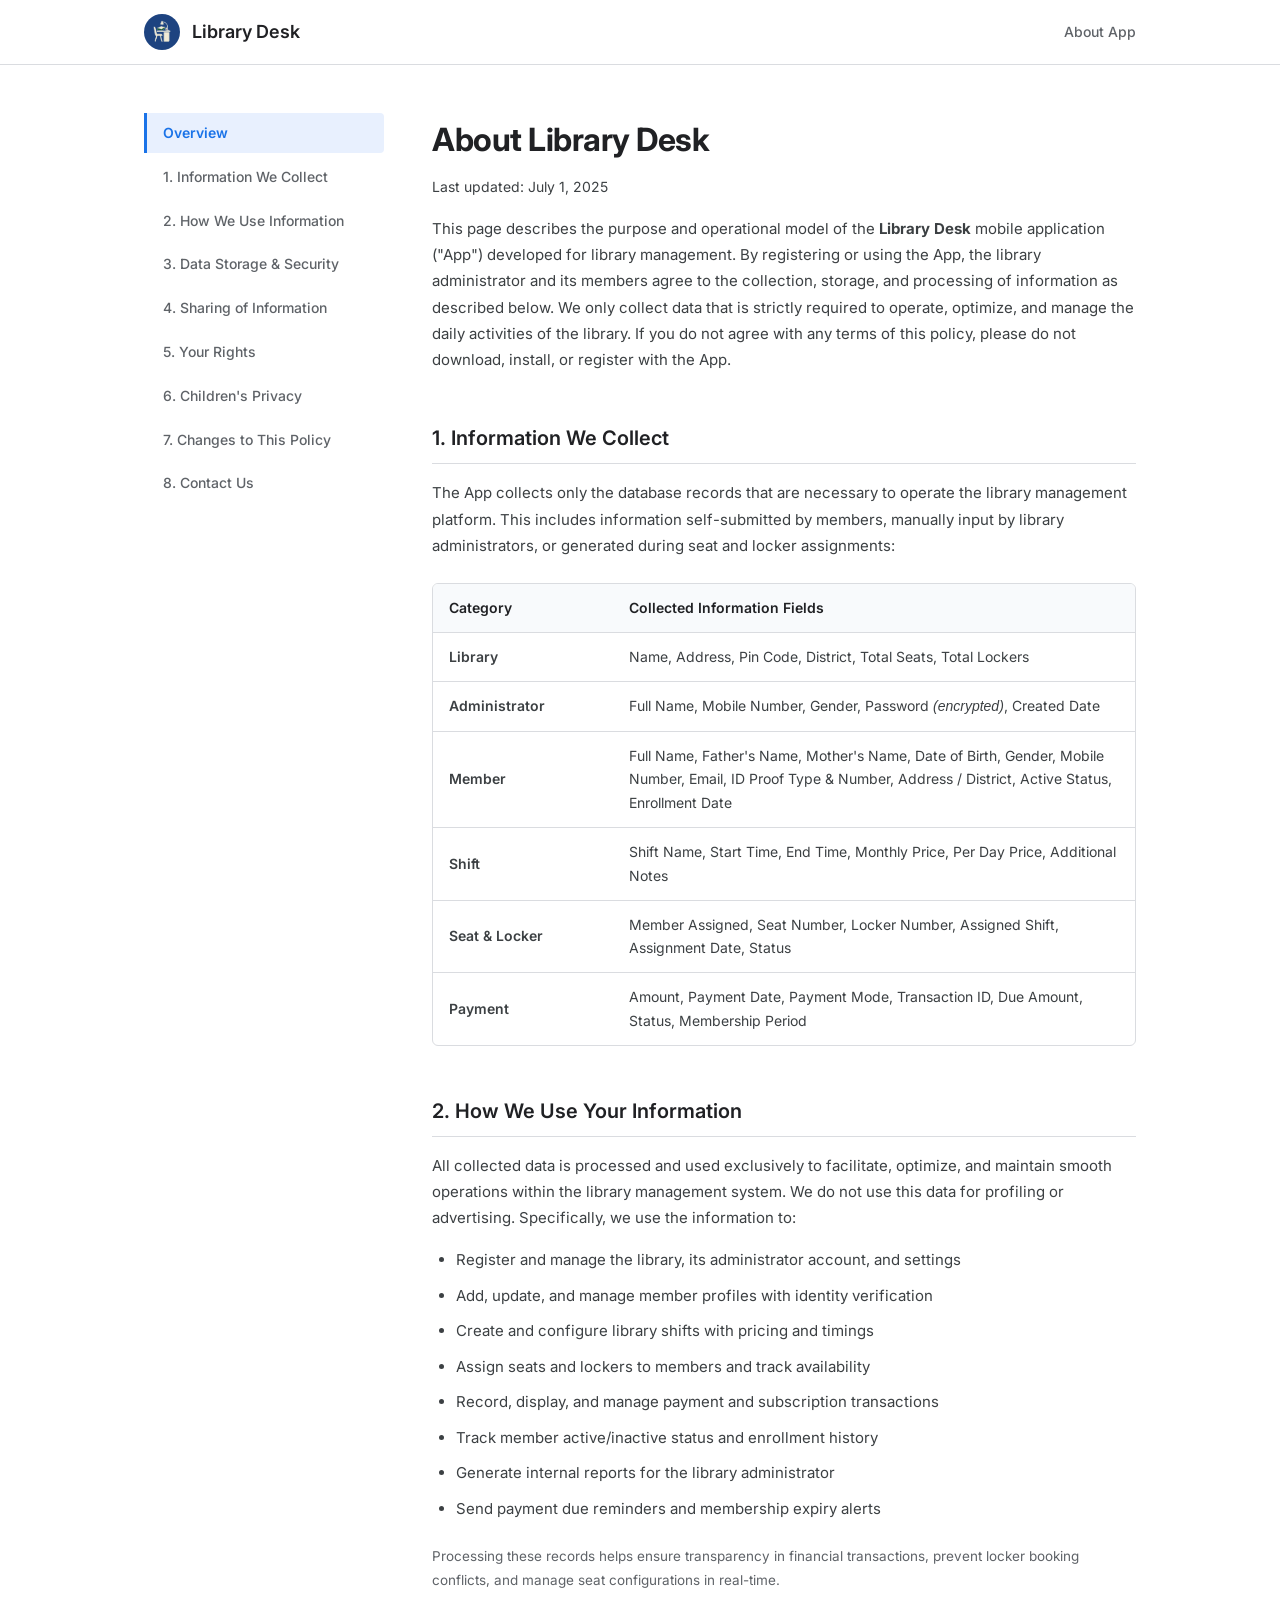
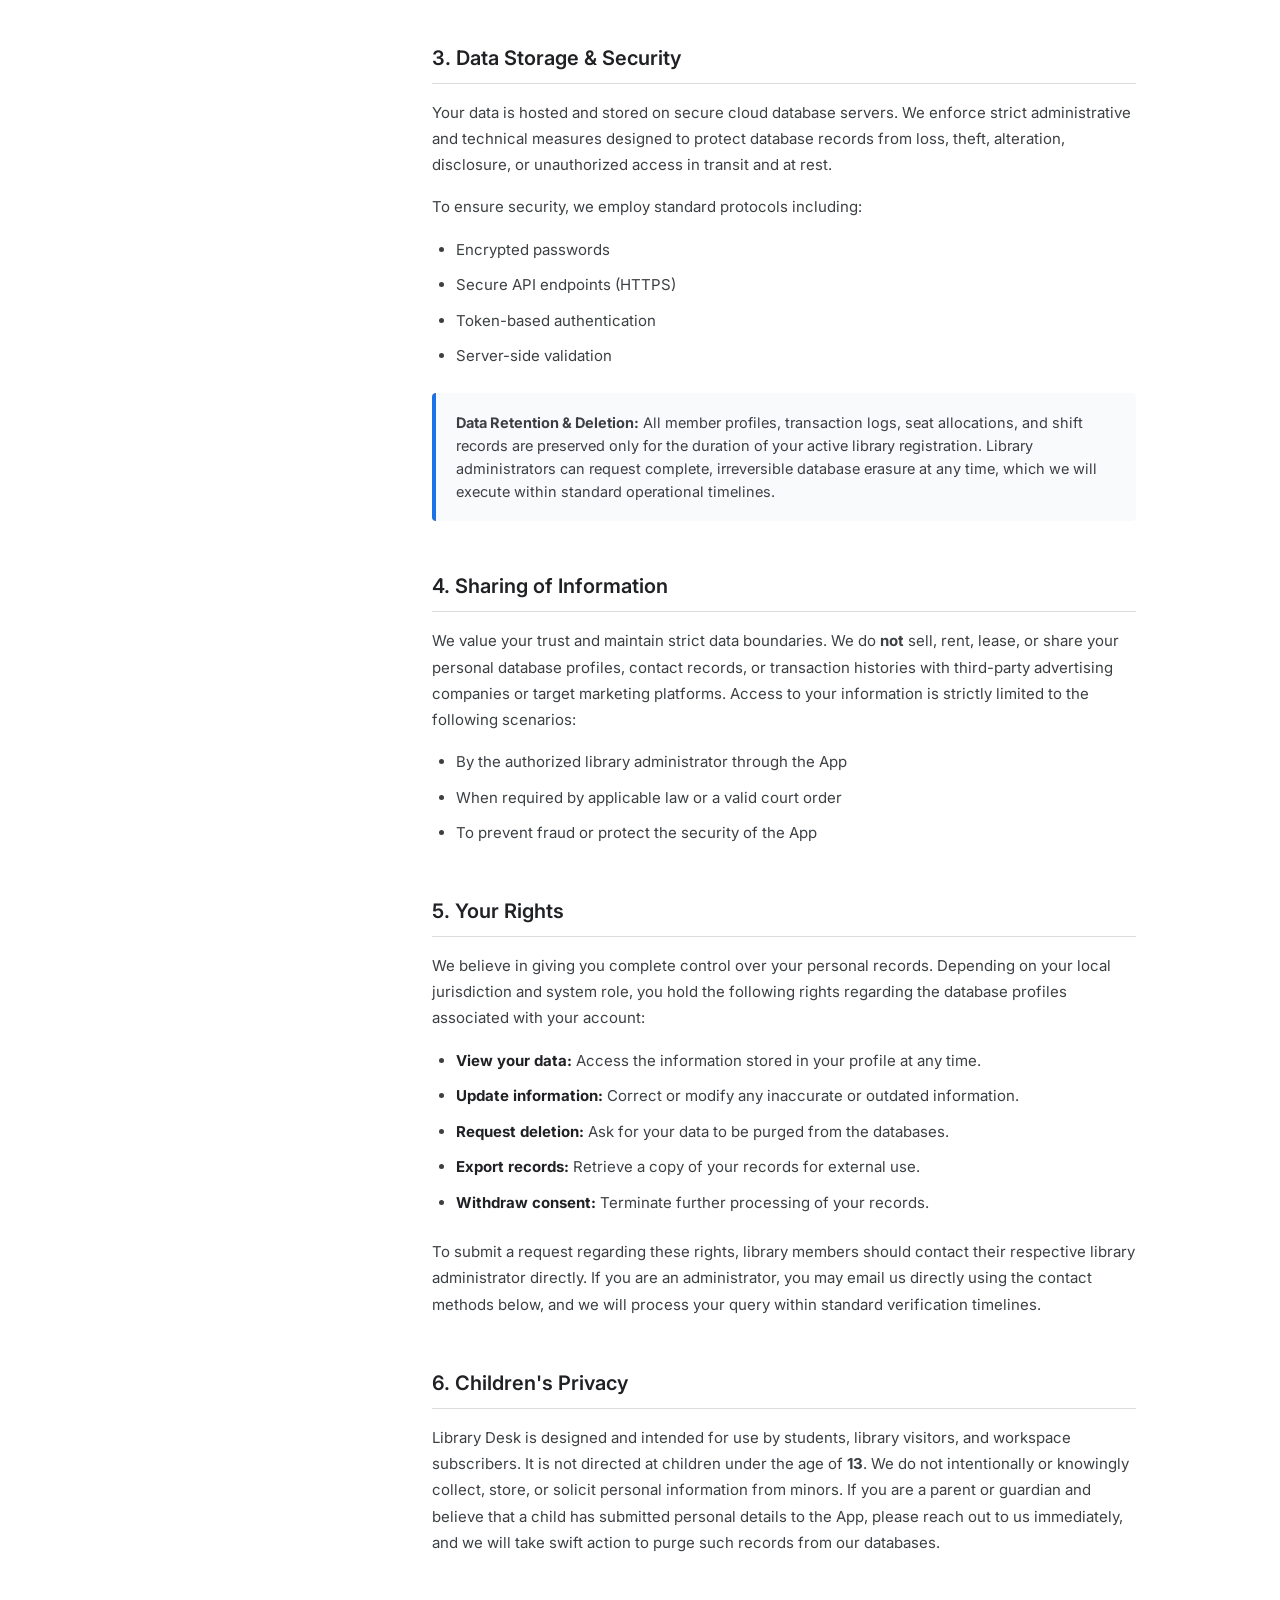
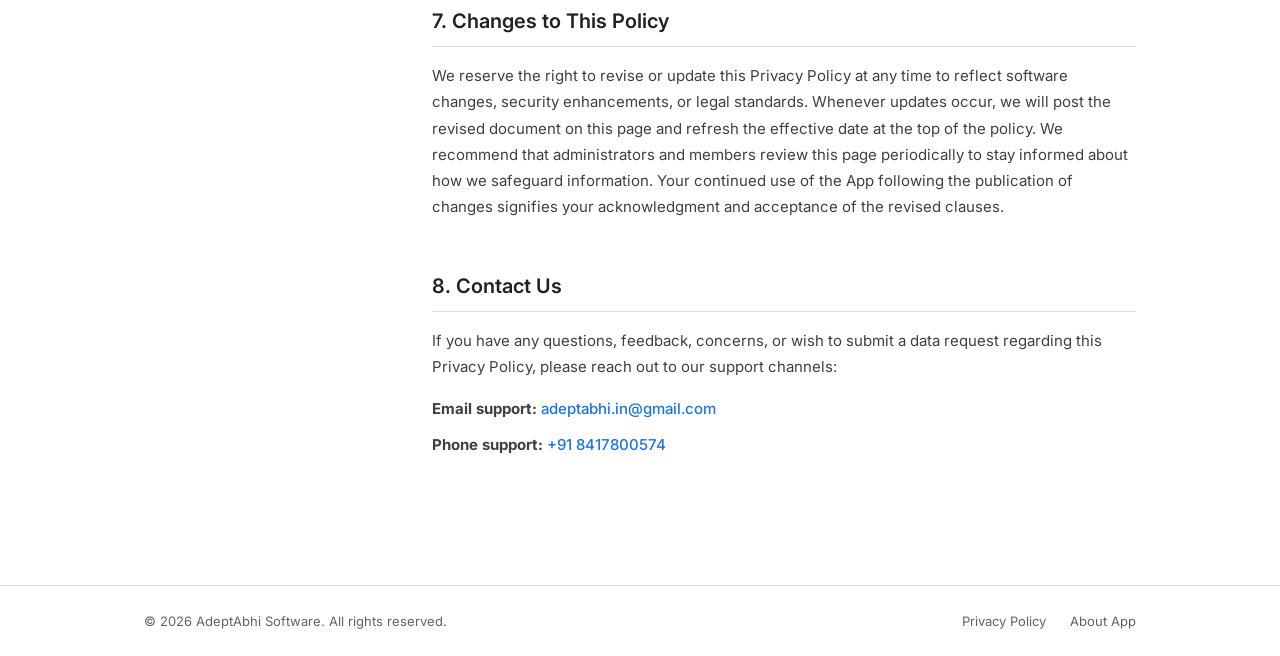
==== commit 8c8bdc90: "update" ====
--- a/about-app/index.html
+++ b/about-app/index.html
@@ -3,9 +3,9 @@
 
 <head>
     <meta charset="UTF-8">
-    <title>About App | My Library Desk</title>
+    <title>About App | Library Desk</title>
     <meta name="viewport" content="width=device-width, initial-scale=1.0">
-    <meta name="description" content="About My Library Desk app — features, information, and usage guidelines.">
+    <meta name="description" content="About Library Desk app — features, information, and usage guidelines.">
     <link href="https://fonts.googleapis.com/css2?family=Inter:wght@400;500;600;700&display=swap" rel="stylesheet">
     <link rel="shortcut icon" type="image/png" href="../assets/images/logo_blue.png">
     <link rel="stylesheet" href="../css/style.css">
@@ -17,8 +17,8 @@
     <header class="site-header">
         <div class="container header-inner">
             <a href="#" class="logo">
-                <img src="../assets/images/logo_blue.png" alt="My Library Desk Logo" class="logo-img">
-                <span class="logo-text">My Library Desk</span>
+                <img src="../assets/images/logo_white.png" alt="Library Desk Logo" class="logo-img">
+                <span class="logo-text">Library Desk</span>
             </a>
             <span class="header-tag">About App</span>
         </div>
@@ -48,9 +48,9 @@
             <!-- ARTICLE CONTENT -->
             <article class="content-area">
                 <section id="overview" class="policy-section-doc">
-                    <h1>About My Library Desk</h1>
+                    <h1>About Library Desk</h1>
                     <p class="last-updated">Last updated: July 1, 2025</p>
-                    <p>This page describes the purpose and operational model of the <strong>My Library Desk</strong>
+                    <p>This page describes the purpose and operational model of the <strong>Library Desk</strong>
                         mobile application ("App") developed for library management. By registering or using the App,
                         the library administrator and its members agree to the collection, storage, and processing of
                         information as described below. We only collect data that is strictly required to operate,
@@ -188,7 +188,7 @@
                 <!-- SECTION 6 -->
                 <section id="children" class="policy-section-doc">
                     <h2>6. Children's Privacy</h2>
-                    <p>My Library Desk is designed and intended for use by students, library visitors, and workspace
+                    <p>Library Desk is designed and intended for use by students, library visitors, and workspace
                         subscribers. It is not directed at children under the age of <strong>13</strong>. We do not
                         intentionally or knowingly collect, store, or solicit personal information from minors. If you
                         are a parent or guardian and believe that a child has submitted personal details to the App,
@@ -215,7 +215,7 @@
                     <ul class="contact-links">
                         <li><strong>Email support:</strong> <a
                                 href="mailto:adeptabhi.in@gmail.com">adeptabhi.in@gmail.com</a></li>
-                        <li><strong>Phone support:</strong> <a href="tel:8417800574">+91 8417800574</a></li>
+                        <li><strong>Phone support:</strong> <a href="tel:+918417800574">+91 8417800574</a></li>
                     </ul>
                 </section>
             </article>
@@ -226,7 +226,7 @@
     <!-- FOOTER -->
     <footer class="site-footer">
         <div class="container footer-content">
-            <p>&copy; 2026 Adept Abhi software. All rights reserved.</p>
+            <p>&copy; 2026 AdeptAbhi Software. All rights reserved.</p>
             <div class="footer-links">
                 <a href="../privacy-policy/index.html">Privacy Policy</a>
                 <a href="../about-app/index.html">About App</a>
--- a/css/style.css
+++ b/css/style.css
@@ -60,8 +60,11 @@
 }
 
 .logo-img {
-    height: 28px;
-    width: auto;
+    height: 36px;
+    width: 36px;
+    border-radius: 50%;
+    background-color: #1D4380;
+    padding: 6px;
     object-fit: contain;
 }
 
@@ -307,29 +310,33 @@
 
 @media (max-width: 768px) {
     .main-content {
-        padding: 24px 0 60px 0;
+        padding: 20px 0 60px 0;
     }
 
     .main-layout {
         display: block;
     }
 
-    /* Transform sidebar into sticky horizontal navigation bar */
+    /* Transform sidebar into sticky horizontal navigation bar with visual scroll fade */
     .sidebar {
         position: sticky;
         top: 64px; /* Directly below the site header */
         background: #ffffff;
         z-index: 100;
         border-bottom: 1px solid var(--border);
-        margin: 0 -24px 32px -24px;
+        margin: 0 -24px 24px -24px;
         padding: 0 24px;
+        
+        /* Subtle fading mask to show right-side horizontal overflow */
+        -webkit-mask-image: linear-gradient(to right, #000 85%, transparent 100%);
+        mask-image: linear-gradient(to right, #000 85%, transparent 100%);
     }
 
     .sidebar-nav ul {
         flex-direction: row;
         overflow-x: auto;
         white-space: nowrap;
-        padding: 8px 0;
+        padding: 10px 0;
         gap: 8px;
         -webkit-overflow-scrolling: touch;
     }
@@ -353,7 +360,53 @@
     }
     
     .policy-section-doc h1 {
-        font-size: 28px;
+        font-size: 26px;
+    }
+}
+
+@media (max-width: 600px) {
+    /* Transform squished table columns into block-level cards */
+    .table-responsive {
+        border: none;
+        margin: 16px 0;
+    }
+
+    .data-table, 
+    .data-table thead, 
+    .data-table tbody, 
+    .data-table th, 
+    .data-table td, 
+    .data-table tr {
+        display: block;
+        width: 100%;
+    }
+
+    .data-table thead {
+        display: none;
+    }
+
+    .data-table tr {
+        border: 1px solid var(--border);
+        border-radius: var(--radius);
+        padding: 16px;
+        margin-bottom: 14px;
+        background-color: #f8fafc;
+        box-shadow: 0 1px 3px rgba(0,0,0,0.02);
+    }
+
+    .data-table td {
+        padding: 4px 0;
+        border: none;
+    }
+
+    .category-name {
+        font-weight: 700;
+        font-size: 15px;
+        color: var(--primary);
+        margin-bottom: 8px;
+        width: 100%;
+        border-bottom: 1px dashed var(--border);
+        padding-bottom: 8px !important;
     }
 }
 
@@ -363,13 +416,55 @@
     }
 
     .sidebar {
-        margin: 0 -16px 24px -16px;
+        margin: 0 -16px 20px -16px;
         padding: 0 16px;
+    }
+
+    .policy-section-doc {
+        margin-bottom: 32px;
+    }
+
+    .policy-section-doc h1 {
+        font-size: 24px;
+    }
+
+    .policy-section-doc h2 {
+        font-size: 18px;
+        margin-top: 32px;
+        margin-bottom: 12px;
     }
 
     .footer-content {
         flex-direction: column;
         text-align: center;
         align-items: center;
-    }
+        gap: 12px;
+    }
+}
+
+/* ── TOAST NOTIFICATION ── */
+.toast {
+    position: fixed;
+    bottom: 24px;
+    left: 50%;
+    transform: translateX(-50%) translateY(100px);
+    background-color: #202124;
+    color: #ffffff;
+    padding: 12px 24px;
+    border-radius: 50px;
+    font-size: 14px;
+    font-weight: 500;
+    box-shadow: 0 4px 12px rgba(0, 0, 0, 0.15);
+    z-index: 2000;
+    transition: transform 0.3s cubic-bezier(0.4, 0, 0.2, 1), opacity 0.3s;
+    opacity: 0;
+    pointer-events: none;
+    display: flex;
+    align-items: center;
+    gap: 8px;
+}
+
+.toast.show {
+    transform: translateX(-50%) translateY(0);
+    opacity: 1;
 }
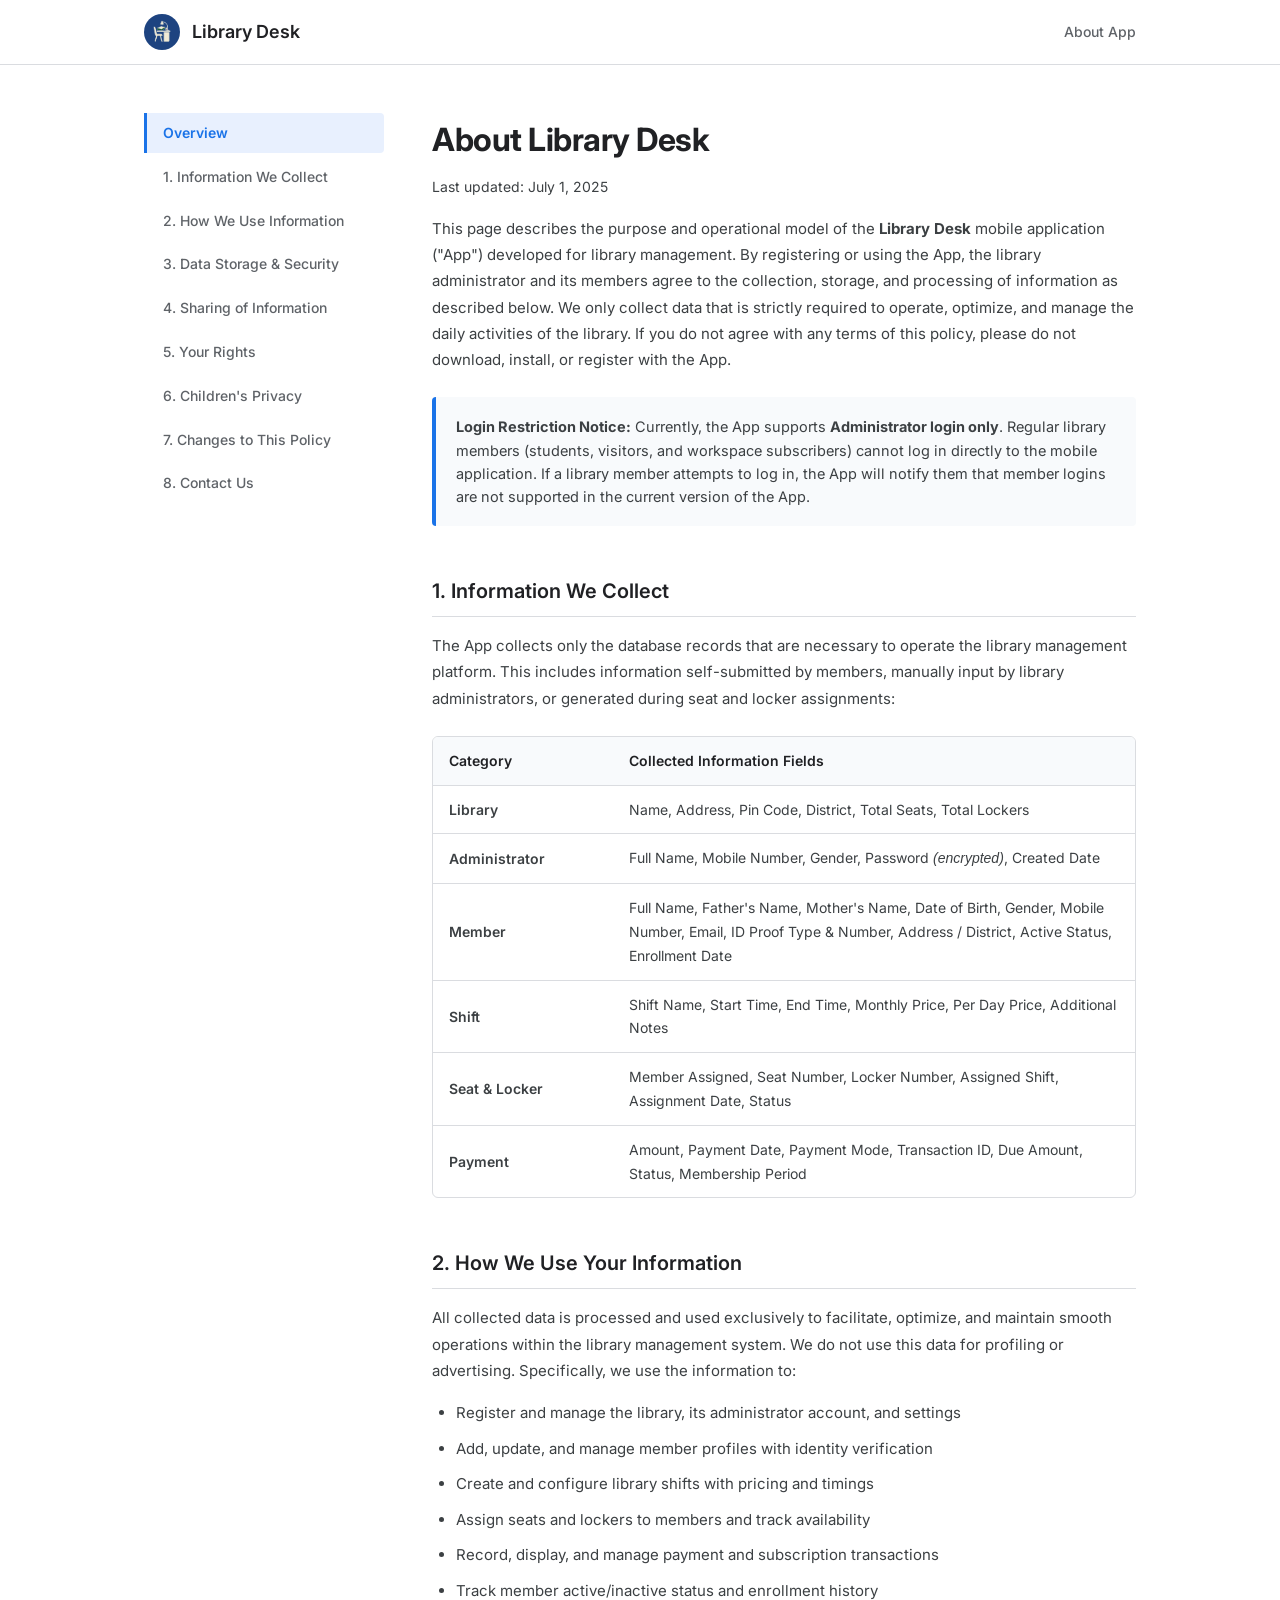
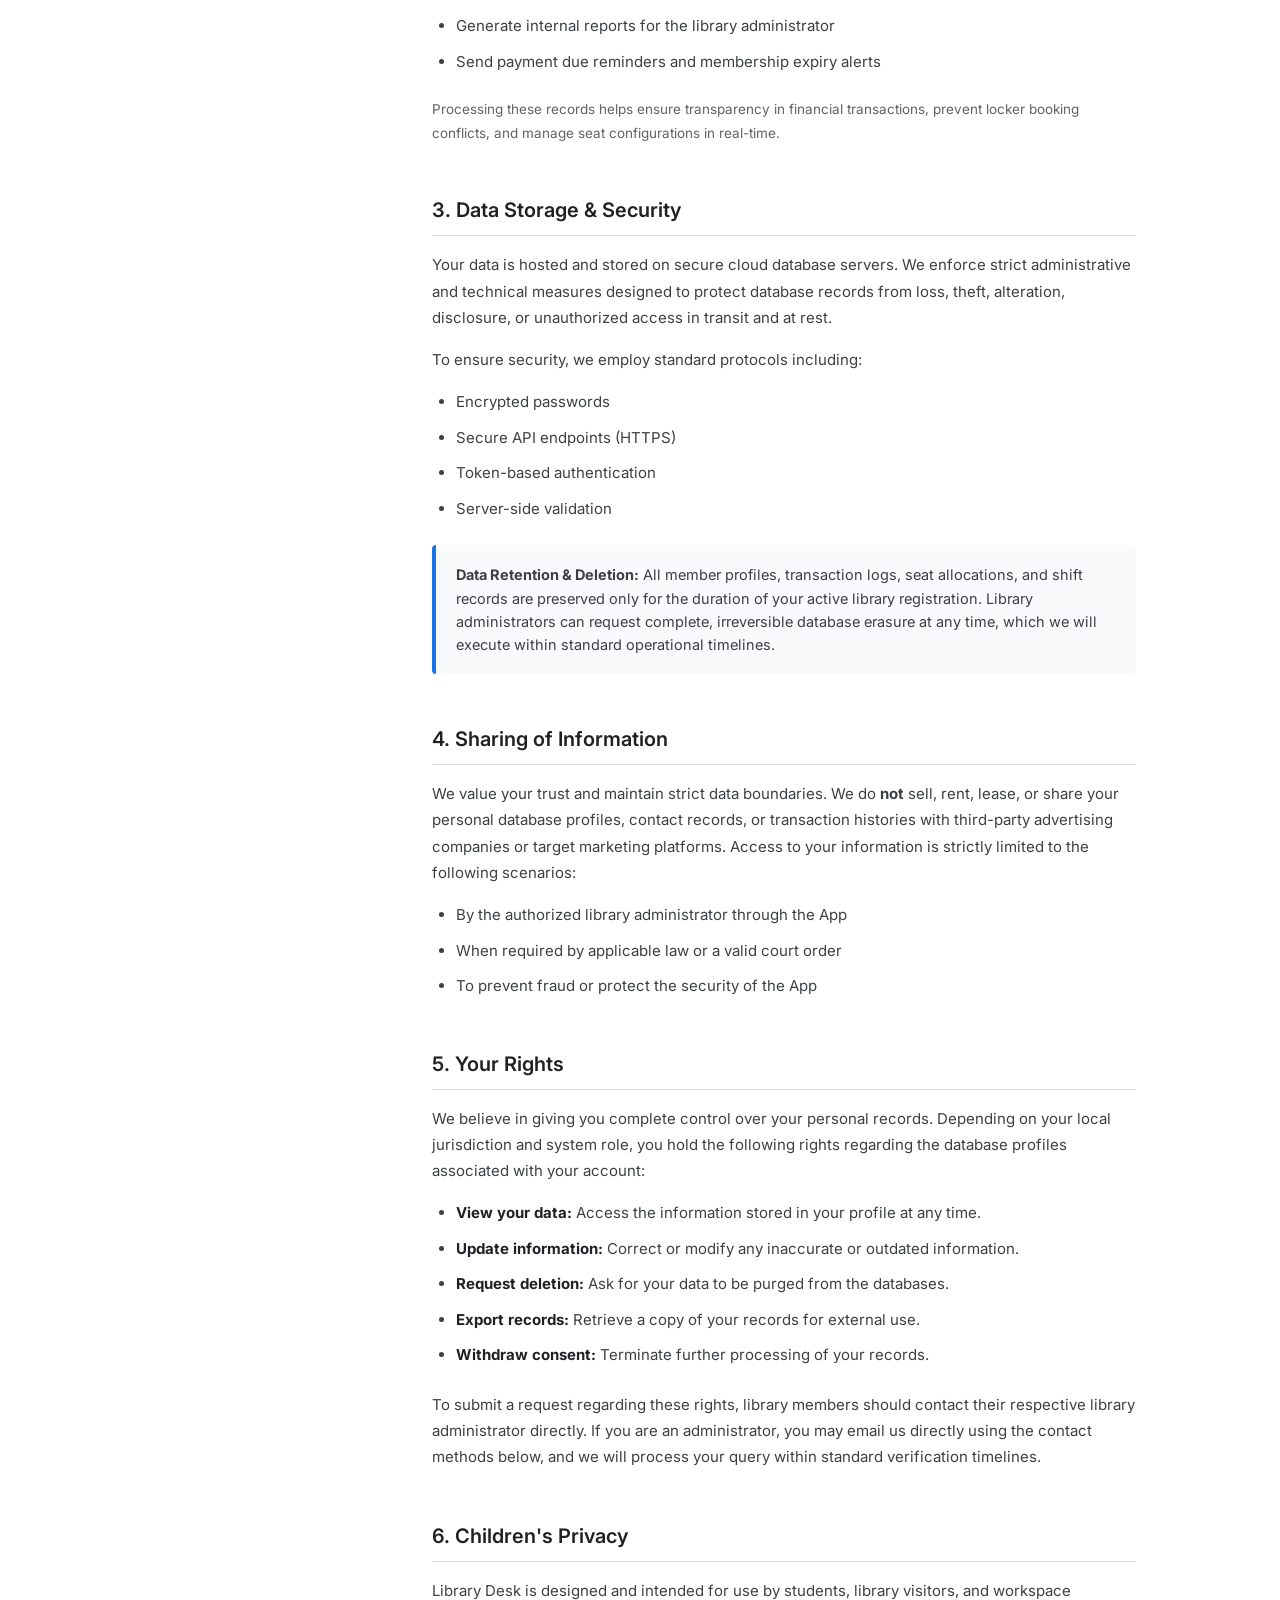
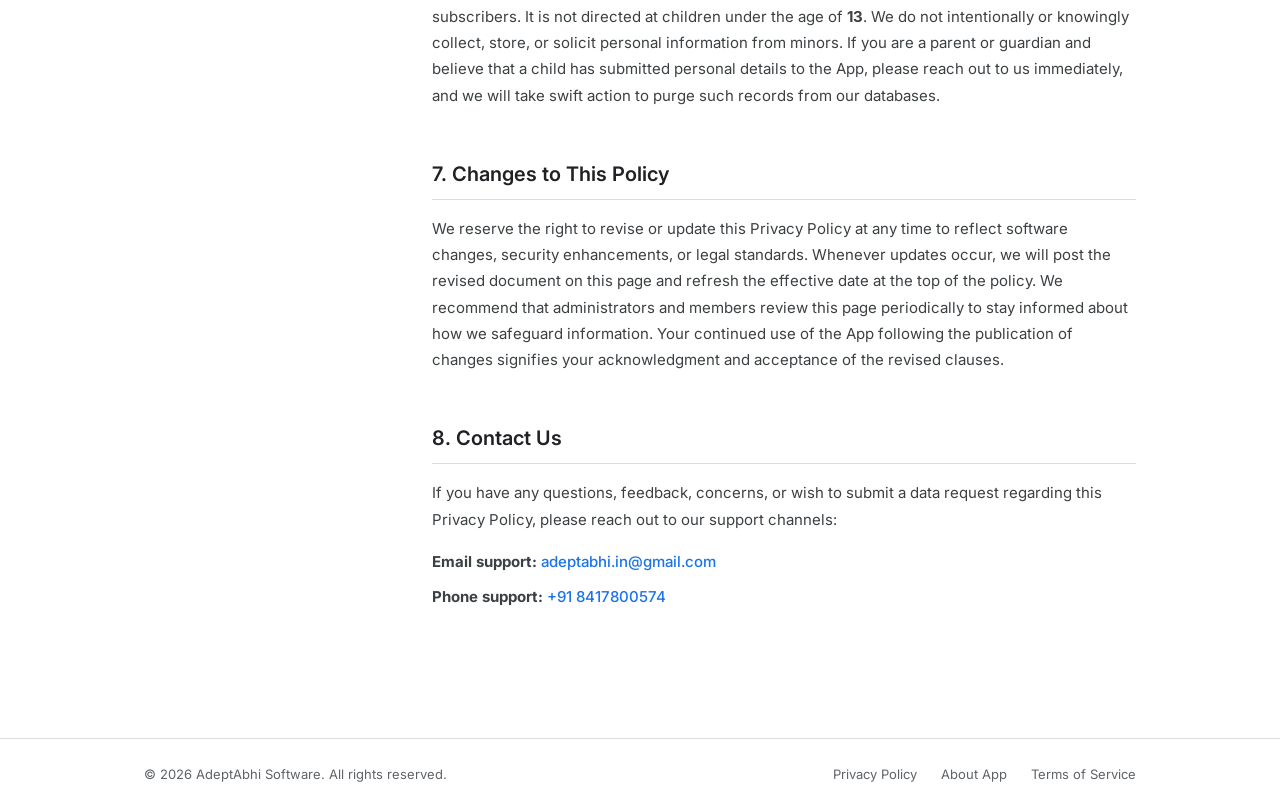
==== commit 85b61207: "Term of Service" ====
--- a/about-app/index.html
+++ b/about-app/index.html
@@ -56,6 +56,9 @@
                         information as described below. We only collect data that is strictly required to operate,
                         optimize, and manage the daily activities of the library. If you do not agree with any terms of
                         this policy, please do not download, install, or register with the App.</p>
+                    <div class="note-callout">
+                        <strong>Login Restriction Notice:</strong> Currently, the App supports <strong>Administrator login only</strong>. Regular library members (students, visitors, and workspace subscribers) cannot log in directly to the mobile application. If a library member attempts to log in, the App will notify them that member logins are not supported in the current version of the App.
+                    </div>
                 </section>
 
                 <!-- SECTION 1 -->
@@ -230,6 +233,7 @@
             <div class="footer-links">
                 <a href="../privacy-policy/index.html">Privacy Policy</a>
                 <a href="../about-app/index.html">About App</a>
+                <a href="../terms-of-service/index.html">Terms of Service</a>
             </div>
         </div>
     </footer>
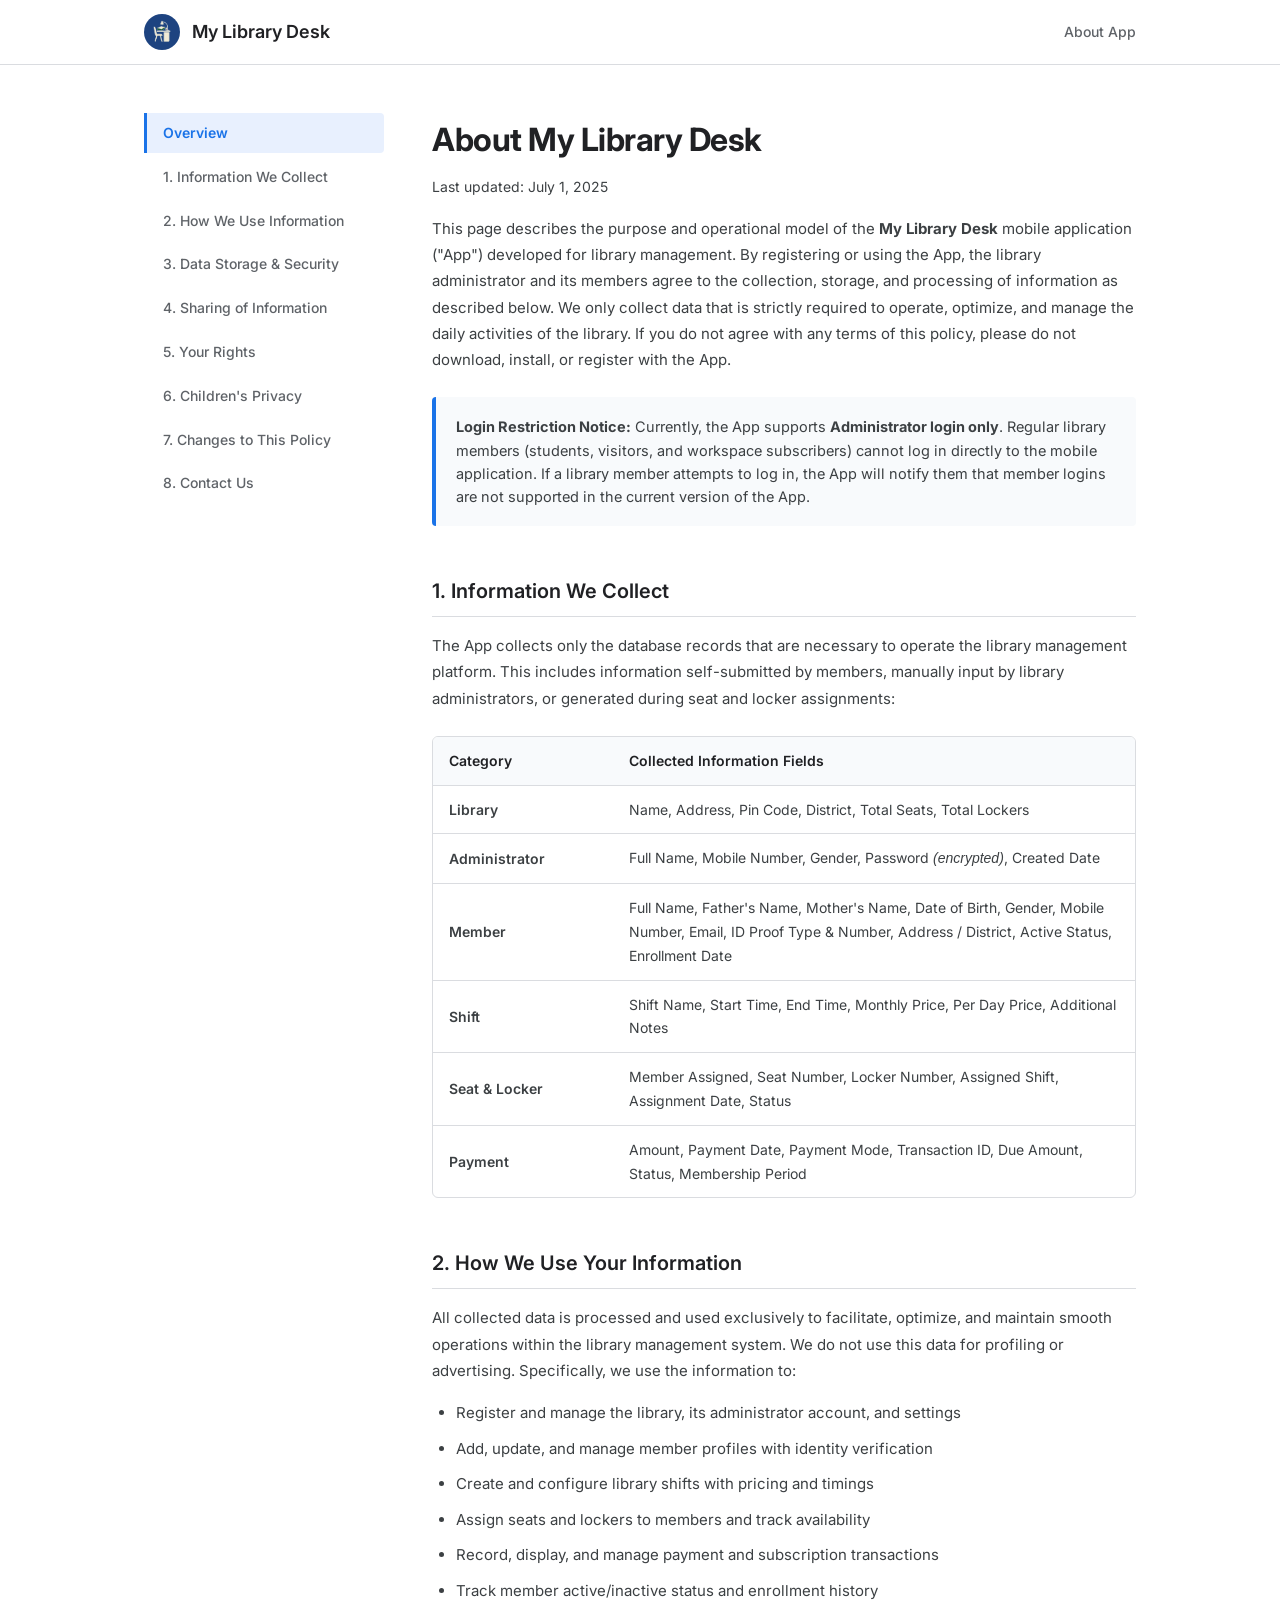
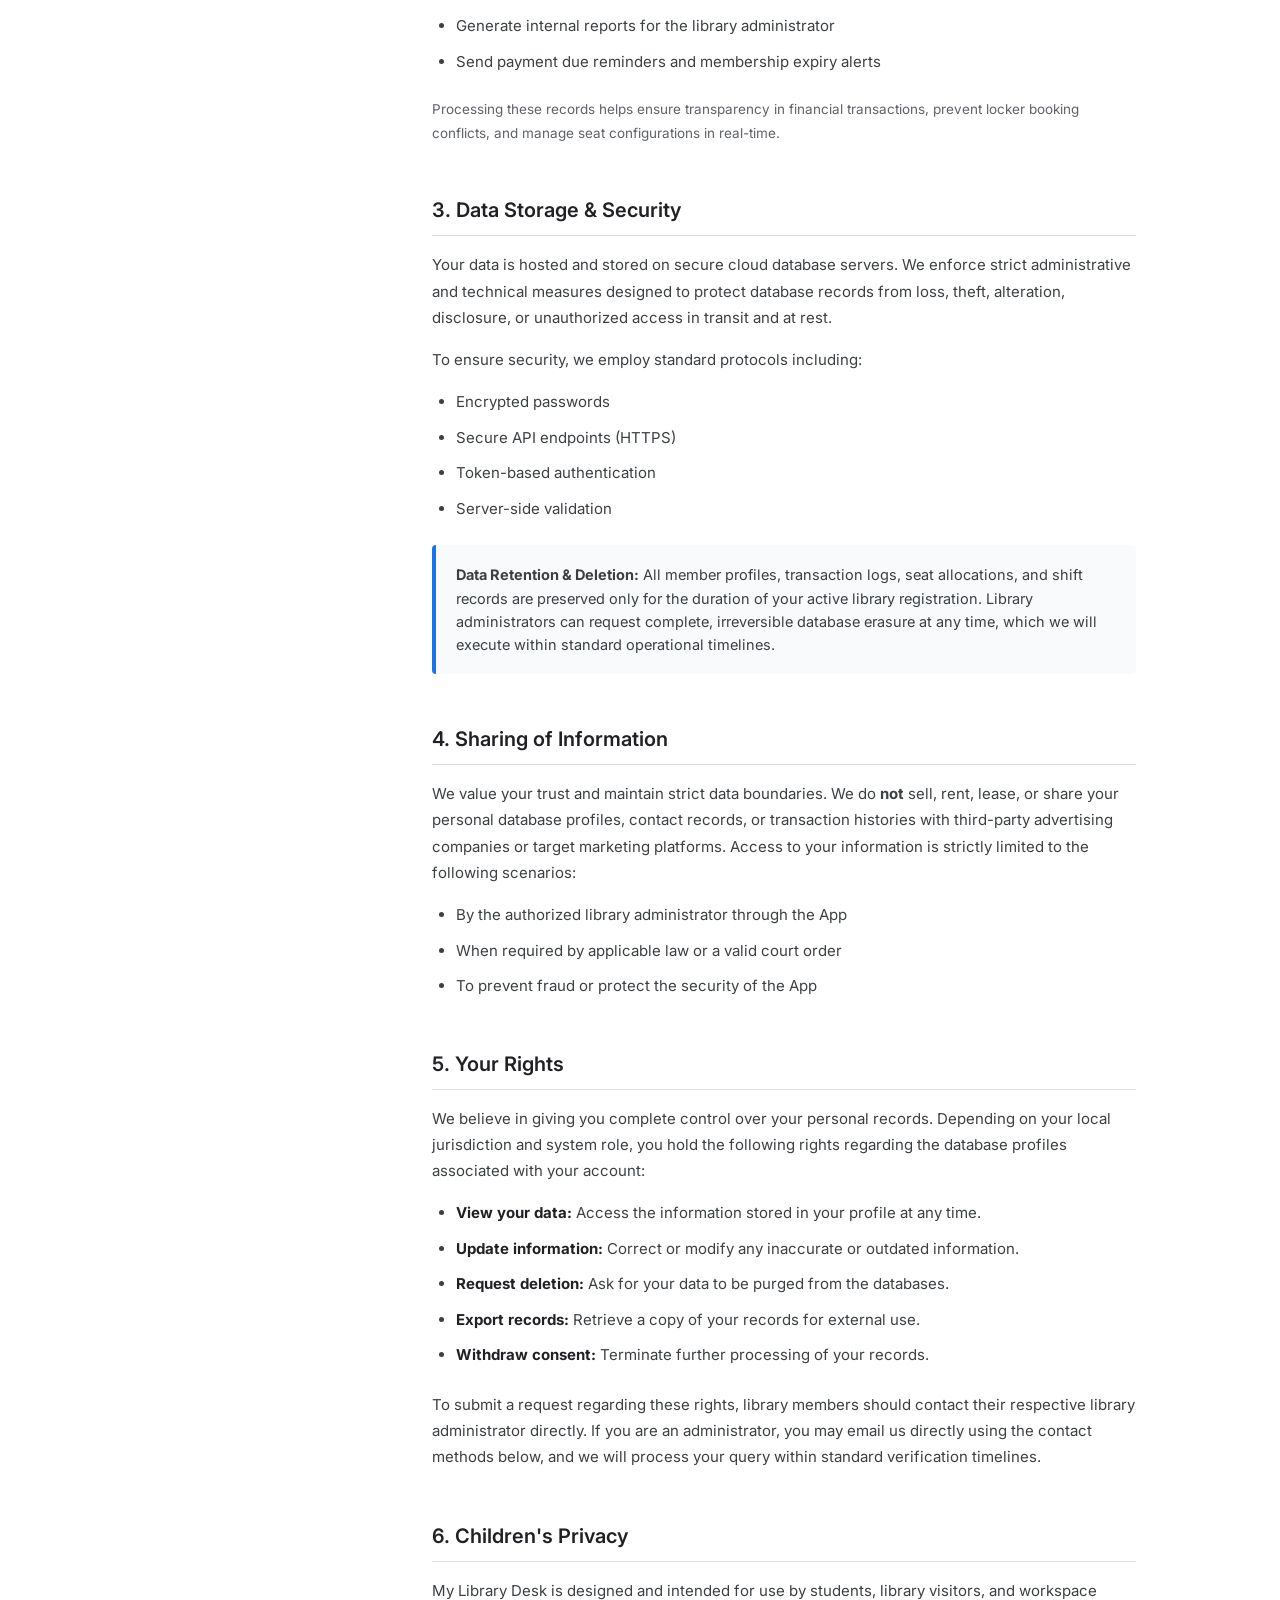
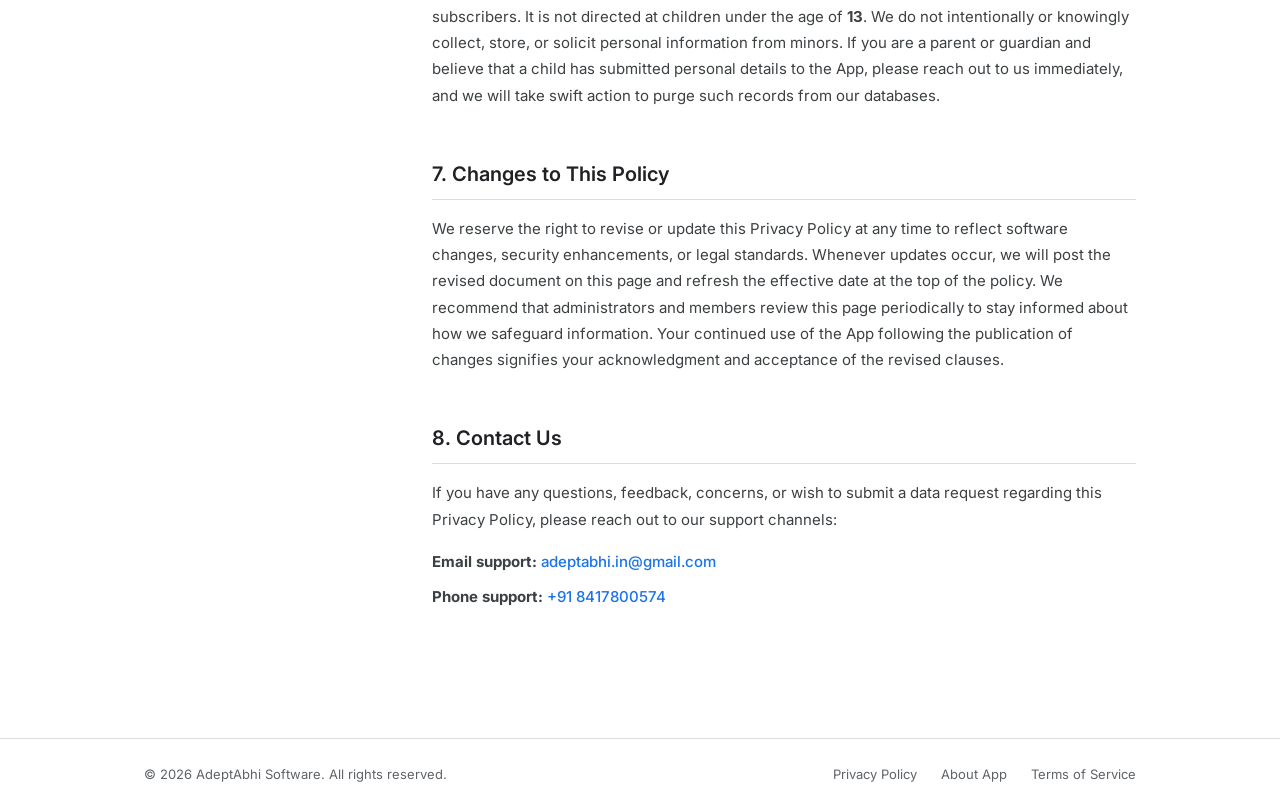
==== commit d57367ad: "complete" ====
--- a/about-app/index.html
+++ b/about-app/index.html
@@ -3,9 +3,9 @@
 
 <head>
     <meta charset="UTF-8">
-    <title>About App | Library Desk</title>
+    <title>About App | My Library Desk</title>
     <meta name="viewport" content="width=device-width, initial-scale=1.0">
-    <meta name="description" content="About Library Desk app — features, information, and usage guidelines.">
+    <meta name="description" content="About My Library Desk app — features, information, and usage guidelines.">
     <link href="https://fonts.googleapis.com/css2?family=Inter:wght@400;500;600;700&display=swap" rel="stylesheet">
     <link rel="shortcut icon" type="image/png" href="../assets/images/logo_blue.png">
     <link rel="stylesheet" href="../css/style.css">
@@ -17,8 +17,8 @@
     <header class="site-header">
         <div class="container header-inner">
             <a href="#" class="logo">
-                <img src="../assets/images/logo_white.png" alt="Library Desk Logo" class="logo-img">
-                <span class="logo-text">Library Desk</span>
+                <img src="../assets/images/logo_white.png" alt="My Library Desk Logo" class="logo-img">
+                <span class="logo-text">My Library Desk</span>
             </a>
             <span class="header-tag">About App</span>
         </div>
@@ -48,9 +48,9 @@
             <!-- ARTICLE CONTENT -->
             <article class="content-area">
                 <section id="overview" class="policy-section-doc">
-                    <h1>About Library Desk</h1>
+                    <h1>About My Library Desk</h1>
                     <p class="last-updated">Last updated: July 1, 2025</p>
-                    <p>This page describes the purpose and operational model of the <strong>Library Desk</strong>
+                    <p>This page describes the purpose and operational model of the <strong>My Library Desk</strong>
                         mobile application ("App") developed for library management. By registering or using the App,
                         the library administrator and its members agree to the collection, storage, and processing of
                         information as described below. We only collect data that is strictly required to operate,
@@ -191,7 +191,7 @@
                 <!-- SECTION 6 -->
                 <section id="children" class="policy-section-doc">
                     <h2>6. Children's Privacy</h2>
-                    <p>Library Desk is designed and intended for use by students, library visitors, and workspace
+                    <p>My Library Desk is designed and intended for use by students, library visitors, and workspace
                         subscribers. It is not directed at children under the age of <strong>13</strong>. We do not
                         intentionally or knowingly collect, store, or solicit personal information from minors. If you
                         are a parent or guardian and believe that a child has submitted personal details to the App,
--- a/css/style.css
+++ b/css/style.css
@@ -467,4 +467,100 @@
 .toast.show {
     transform: translateX(-50%) translateY(0);
     opacity: 1;
+}
+
+/* ── HOMEPAGE PORTAL ── */
+.hero-portal {
+    text-align: center;
+    padding: 64px 24px 32px;
+    max-width: 680px;
+    margin: 0 auto;
+}
+
+.hero-portal h1 {
+    font-size: 38px;
+    font-weight: 700;
+    color: var(--text);
+    margin-bottom: 16px;
+    letter-spacing: -0.8px;
+}
+
+.hero-portal p {
+    font-size: 16px;
+    color: var(--text-muted);
+    line-height: 1.6;
+}
+
+.portal-grid {
+    display: grid;
+    grid-template-columns: repeat(3, 1fr);
+    gap: 24px;
+    margin: 40px auto 80px;
+    max-width: 960px;
+}
+
+.portal-card {
+    background: #ffffff;
+    border: 1px solid var(--border);
+    border-radius: 12px;
+    padding: 36px 28px;
+    text-decoration: none;
+    transition: all 0.25s cubic-bezier(0.4, 0, 0.2, 1);
+    display: flex;
+    flex-direction: column;
+    align-items: flex-start;
+    text-align: left;
+}
+
+.portal-card:hover {
+    border-color: var(--primary);
+    box-shadow: 0 12px 36px rgba(26, 115, 232, 0.08);
+    transform: translateY(-4px);
+}
+
+.portal-card .card-icon {
+    font-size: 24px;
+    margin-bottom: 20px;
+    height: 48px;
+    width: 48px;
+    display: flex;
+    align-items: center;
+    justify-content: center;
+    background-color: var(--primary-light);
+    color: var(--primary);
+    border-radius: 10px;
+    transition: all 0.2s;
+}
+
+.portal-card:hover .card-icon {
+    background-color: var(--primary);
+    color: #ffffff;
+}
+
+.portal-card h3 {
+    font-size: 18px;
+    font-weight: 600;
+    color: var(--text);
+    margin-bottom: 10px;
+}
+
+.portal-card p {
+    font-size: 14px;
+    color: var(--text-muted);
+    line-height: 1.55;
+}
+
+@media (max-width: 820px) {
+    .portal-grid {
+        grid-template-columns: 1fr;
+        gap: 16px;
+        max-width: 480px;
+        margin-bottom: 60px;
+    }
+    .hero-portal {
+        padding: 48px 16px 24px;
+    }
+    .hero-portal h1 {
+        font-size: 30px;
+    }
 }
